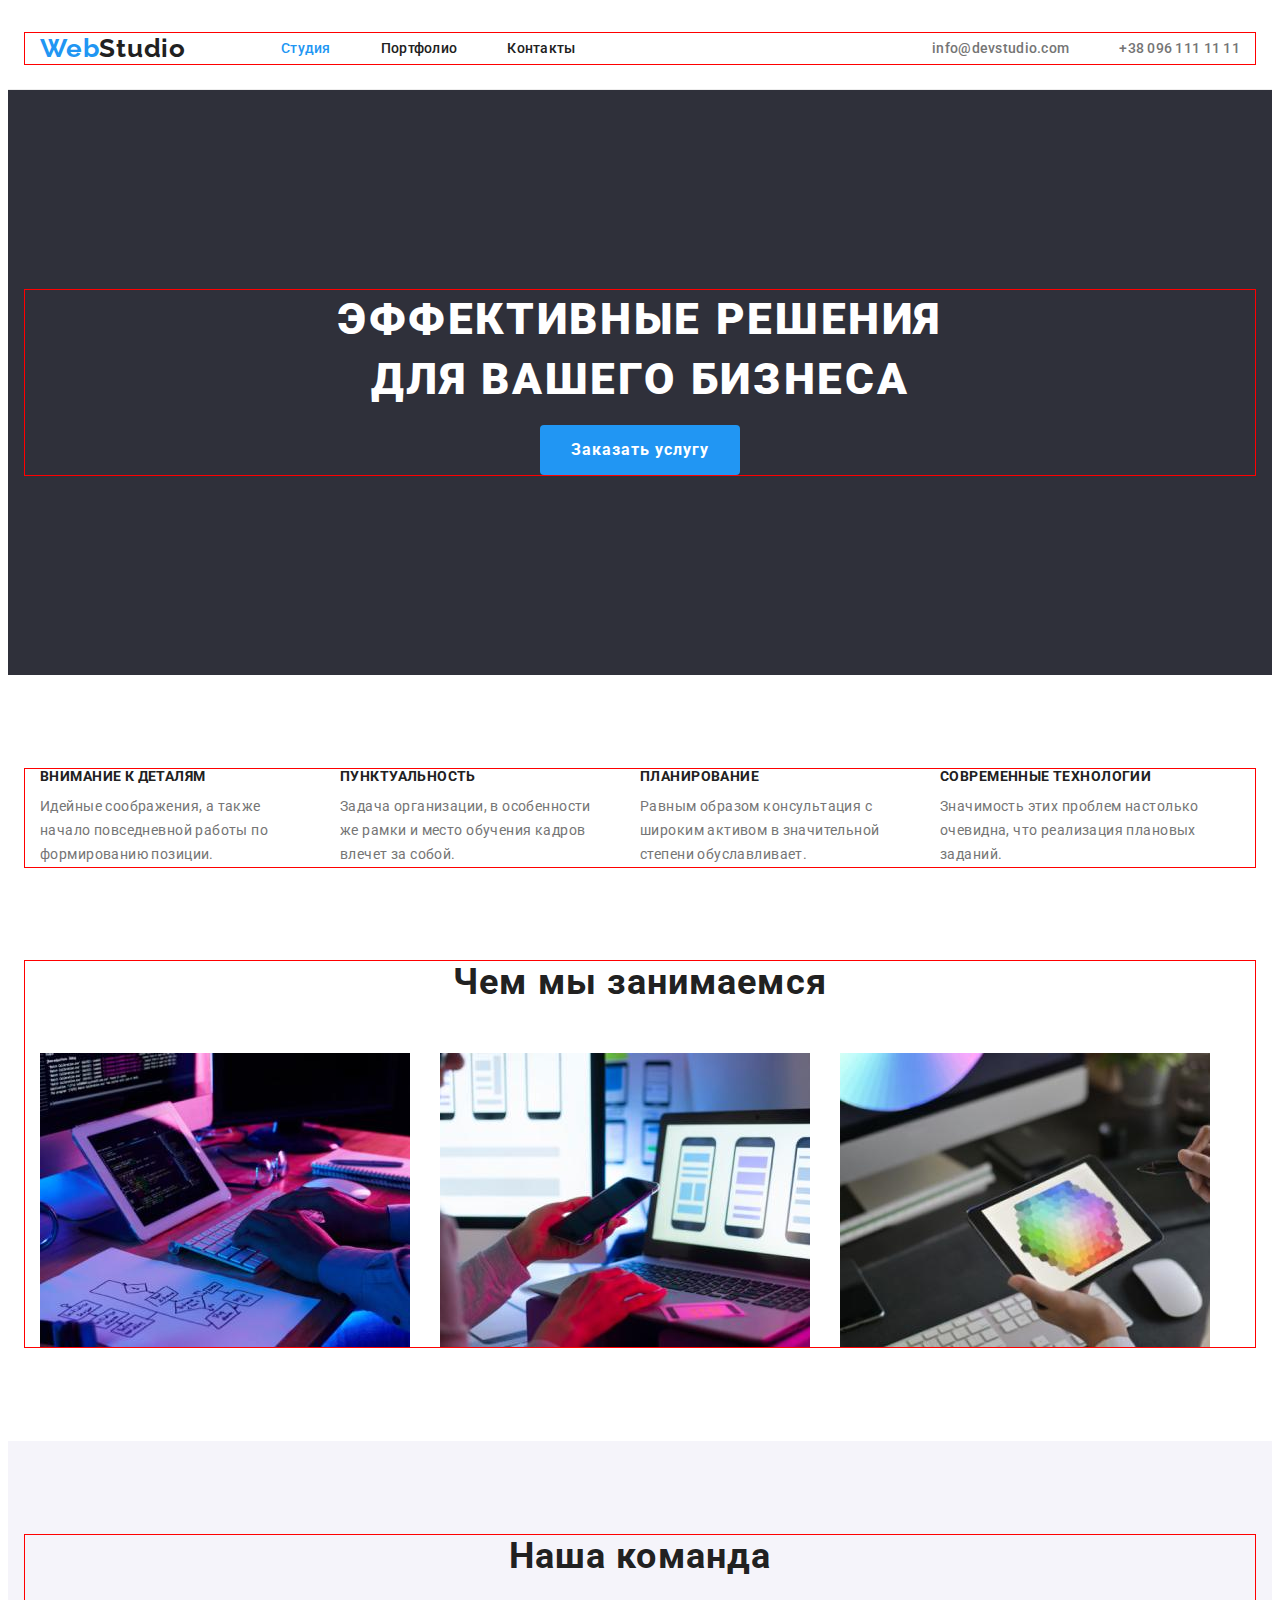
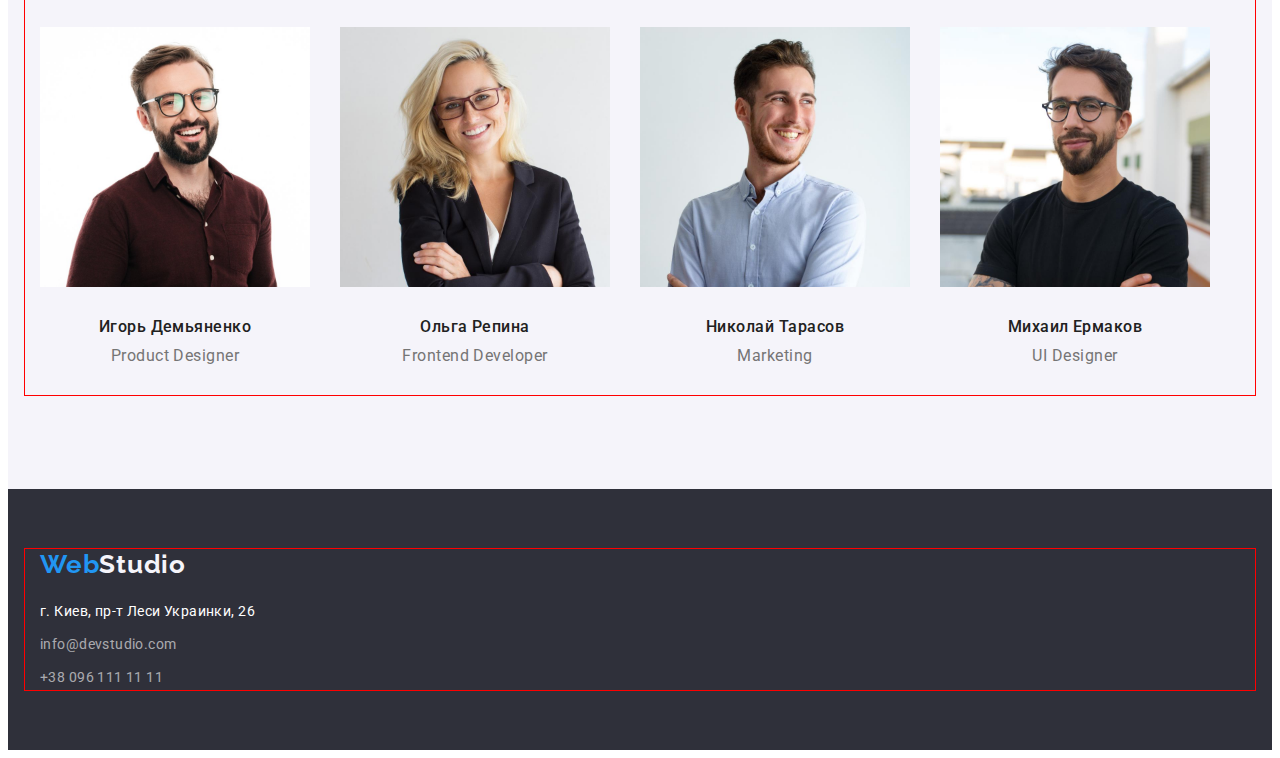
==== index.html @ 309de919 "clone" ====
<!DOCTYPE html>
<html lang="en">
  <head>
    <meta charset="UTF-8" />
    <meta http-equiv="X-UA-Compatible" content="IE=edge" />
    <meta name="viewport" content="width=device-width, initial-scale=1.0" />
    <title>WebStudio</title>
    <link rel="preconnect" href="https://fonts.googleapis.com" />
    <link rel="preconnect" href="https://fonts.gstatic.com" crossorigin />
    <link
      href="https://fonts.googleapis.com/css2?family=Raleway:wght@700&family=Roboto:wght@400;500;700;900&display=swap"
      rel="stylesheet"
    />
    <link
      rel="stylesheet"
      href="https://cdnjs.cloudflare.com/ajax/libs/modern-normalize/1.1.0/modern-normalize.min.css"
      integrity="sha512-wpPYUAdjBVSE4KJnH1VR1HeZfpl1ub8YT/NKx4PuQ5NmX2tKuGu6U/JRp5y+Y8XG2tV+wKQpNHVUX03MfMFn9Q=="
      crossorigin="anonymous"
      referrerpolicy="no-referrer"
    />
    <link rel="stylesheet" href="./css/styles.css" />
  </head>
  <body>
    <header class="header">
      <div class="container">
        <a href="./index.html" class="header-logo"
          >Web<span class="header-logo2">Studio</span>
        </a>
        <nav class="header-navigation">
          <ul class="header-list list">
            <li class="nav-li">
              <a href="./index.html" class="header-item active-link">Студия</a>
            </li>
            <li class="nav-li">
              <a href="./portfolio.html" class="header-item">Портфолио</a>
            </li>
            <li class="nav-li"><a href="" class="header-item">Контакты</a></li>
          </ul>
        </nav>
        <ul class="header-contacts list">
          <li class="nav-li">
            <a href="mailto:info@devstudio.com" class="contacts-item"
              >info@devstudio.com
            </a>
          </li>
          <li class="nav-li">
            <a href="tel:+380961111111" class="contacts-item"
              >+38 096 111 11 11
            </a>
          </li>
        </ul>
      </div>
    </header>
    <main>
      <!--Главная секция с кнопкой-->
      <section class="hero">
        <div class="container">
          <h1 class="hero-title-text">
            Эффективные решения для вашего бизнеса
          </h1>
          <button type="button" class="hero-btn btn">Заказать услугу</button>
        </div>
      </section>
      <!--Наши приемущества-->
      <section class="positive">
        <div class="container">
          <ul class="positive-list list">
            <li class="positive-item">
              <h3 class="positive-title">Внимание к деталям</h3>
              <p class="positive-text">
                Идейные соображения, а также начало повседневной работы по
                формированию позиции.
              </p>
            </li>
            <li class="positive-item">
              <h3 class="positive-title">Пунктуальность</h3>
              <p class="positive-text">
                Задача организации, в особенности же рамки и место обучения
                кадров влечет за собой.
              </p>
            </li>
            <li class="positive-item">
              <h3 class="positive-title">Планирование</h3>
              <p class="positive-text">
                Равным образом консультация с широким активом в значительной
                степени обуславливает.
              </p>
            </li>
            <li class="positive-item">
              <h3 class="positive-title">Современные технологии</h3>
              <p class="positive-text">
                Значимость этих проблем настолько очевидна, что реализация
                плановых заданий.
              </p>
            </li>
          </ul>
        </div>
      </section>
      <!--Чем мы занимаемся-->
      <section class="work">
        <div class="container">
          <h2 class="work-title">Чем мы занимаемся</h2>
          <ul class="work-list list">
            <li class="work-item">
              <img
                src="./image/index/img1.jpg"
                alt="пишем код"
                width="370"
                height="294"
              />
            </li>
            <li class="work-item">
              <img
                src="./image/index/img2.jpg"
                alt="создаем интерфейс"
                width="370"
                height="294"
              />
            </li>
            <li class="work-item">
              <img
                src="./image/index/img3.jpg"
                alt="подбираем цвета"
                width="370"
                height="294"
              />
            </li>
          </ul>
        </div>
      </section>
      <!--Наша команда-->
      <section class="staff">
        <div class="container">
          <h2 class="staff-title">Наша команда</h2>
          <ul class="staff-list list">
            <li class="staff-item">
              <img
                src="./image/index/p1.jpg"
                alt="Игорь Демьяненко"
                width="270"
                height="260"
              />
              <div class="staff-title-top">
                <h3 class="staff-item-title">Игорь Демьяненко</h3>

                <p class="staff-item-text">Product Designer</p>
              </div>
            </li>
            <li class="staff-item">
              <img
                src="./image/index/p2.jpg"
                alt="Ольга Репина"
                width="270"
                height="260"
              />
              <div class="staff-title-top">
                <h3 class="staff-item-title">Ольга Репина</h3>

                <p class="staff-item-text">Frontend Developer</p>
              </div>
            </li>
            <li class="staff-item">
              <img
                src="./image/index/p3.jpg"
                alt="Николай Тарасов"
                width="270"
                height="260"
              />
              <div class="staff-title-top">
                <h3 class="staff-item-title">Николай Тарасов</h3>

                <p class="staff-item-text">Marketing</p>
              </div>
            </li>
            <li class="staff-item">
              <img
                src="./image/index/p4.jpg"
                alt="Михаил Ермаков"
                width="270"
                height="260"
              />
              <div class="staff-title-top">
                <h3 class="staff-item-title">Михаил Ермаков</h3>

                <p class="staff-item-text">UI Designer</p>
              </div>
            </li>
          </ul>
        </div>
      </section>
    </main>
    <footer class="footer">
      <div class="container">
        <a href="" class="footer-logo"
          >Web<span class="footer-logo2">Studio</span></a
        >
        <address>
          <ul class="footer-list list">
            <li class="footer-li">
              <a
                href="https://goo.gl/maps/4nCda8HMci8gK6ii9"
                target="_blank"
                rel="noreferrer noopener nofollow"
                class="footer-item-white"
                >г. Киев, пр-т Леси Украинки, 26</a
              >
            </li>
            <li class="footer-li">
              <a href="mailto:info@devstudio.com" class="footer-item"
                >info@devstudio.com</a
              >
            </li>
            <li class="footer-li">
              <a href="tel:+380961111111" class="footer-item"
                >+38 096 111 11 11</a
              >
            </li>
          </ul>
        </address>
      </div>
    </footer>
  </body>
</html>
---- css/styles.css ----
/* 
 черный _ основной цвет текста: #212121; 
--main-text-color 
 серый _ неактивные контакты, абзац: #757575; 
--second-text-color 
 белый _ background страницы : #FFFFFF; 
--bg-white-color 
 графит _ background героя и футер background: #2F303A; 
--bg-hero-color 
 серый _ неактивная кнопка: #F5F4FA; 
--inactive_btn_color 
синий _ лого и активных кнопок: #2196F3;
--active-color */

:root {
  --main-text-color: #212121;
  --second-text-color: #757575;
  --bg-white-color: #ffffff;
  --bg-hero-color: #2f303a;
  --inactive_btn_color: #f5f4fa;
  --active-color: #2196f3;
}
body {
  background-color: var(--bg-white-color);
  color: var(--main-text-color);
  font-family: Roboto, sans-serif;
  font-size: 14px;
  line-height: 1.17;
  letter-spacing: 0.03em;
}
li {
  list-style-type: none;
}
a {
  text-decoration: none;
}
address {
  font-style: normal;
}
.btn {
  cursor: pointer;
}
p,
h1,
h2,
h3,
h4,
h5,
h6 {
  margin: 0;
}
ul,
ol {
  padding-left: 0;
  margin: 0;
}
img {
  display: block;
}
.container {
  width: 1200px;
  padding-left: 15px;
  padding-right: 15px;
  margin: 0 auto;
  outline: 1px solid red;
}
.visually-hidden {
  position: absolute;
  white-space: nowrap;
  width: 1px;
  height: 1px;
  overflow: hidden;
  border: 0;
  padding: 0;
  clip: rect(0 0 0 0);
  clip-path: inset(50%);
  margin: -1px;
}
/*==========================++++++HEADER++++++==========================*/
.header {
  border-bottom-style: solid;
  border-bottom-width: 1px;
  border-color: #ececec;
  padding-top: 25px;
  padding-bottom: 25px;
}
.header .container {
  display: flex;
  align-items: center;
}
.header-logo {
  font-family: "Raleway";
  font-style: normal;
  font-weight: 700;
  font-size: 26px;
  line-height: 1.2;
  letter-spacing: 0.03em;
  color: var(--active-color);
  margin-right: 95px;
}
.header-logo2 {
  font-family: "Raleway";
  font-style: normal;
  font-weight: 700;
  font-size: 26px;
  line-height: 1.2;
  letter-spacing: 0.03em;
  color: var(--main-text-color);
}
.header-list {
  display: flex;
}
.header-item {
  font-weight: 500;
  font-size: 14px;
  line-height: 16px;
  letter-spacing: 0.02em;
  color: var(--main-text-color);
}
.nav-li:not(:last-child) {
  margin-right: 50px;
}
.header-contacts {
  display: flex;
  margin-left: auto;
}
.contacts-item {
  font-weight: 500;
  font-size: 14px;
  line-height: 16px;
  letter-spacing: 0.02em;
  color: var(--second-text-color);
}
.header-item:hover,
.header-item:focus,
.contacts-item:hover,
.contacts-item:focus {
  font-weight: 500;
  font-size: 14px;
  line-height: 16px;
  letter-spacing: 0.02em;
  color: var(--active-color);
}
/*==========================++++++HERO++++++==========================*/
.hero {
  background: var(--bg-hero-color);
  padding-top: 200px;
  padding-bottom: 200px;
}
.hero-title-text {
  width: 700px;
  font-weight: 900;
  font-size: 44px;
  line-height: 1.36;
  letter-spacing: 0.06em;
  text-transform: uppercase;
  color: var(--bg-white-color);
  text-align: center;
  margin-left: auto;
  margin-right: auto;
}
.hero-btn {
  color: var(--bg-white-color);
  font-family: inherit;
  font-weight: 700;
  font-size: 16px;
  line-height: 1.88;
  letter-spacing: 0.06em;
  background: var(--active-color);
  width: 200px;
  height: 50px;
  border-radius: 4px;
  border: 0px;
  display: block;
  margin-top: 15px;
  margin-left: auto;
  margin-right: auto;
}

/*==========================++++++POSITIVE++++++==========================*/
.positive {
  padding-top: 94px;
}
.positive-list {
  display: flex;
}
.positive-item {
  width: 270px;
}
.positive-item:not(:last-child) {
  margin-right: 30px;
}
.positive-title {
  font-weight: 700;
  font-size: 14px;
  line-height: 1.14;
  letter-spacing: 0.03em;
  text-transform: uppercase;
}
.positive-text {
  font-size: 14px;
  line-height: 1.71;
  letter-spacing: 0.03em;
  color: var(--second-text-color);
  margin-top: 10px;
}

/*==========================++++++WORK++++++==========================*/
.work {
  padding-top: 94px;
  padding-bottom: 94px;
}
.work-title {
  margin-bottom: 50px;
  font-weight: 700;
  font-size: 36px;
  line-height: 1.17;
  letter-spacing: 0.03em;
  text-align: center;
}
.work-list {
  display: flex;
}
.work-item {
  width: 370px;
}
.work-item:not(:last-child) {
  margin-right: 30px;
}
/*==========================++++++STAFF++++++==========================*/
.staff {
  padding-top: 94px;
  padding-bottom: 94px;
  background-color: #f5f4fa;
}
.staff-title {
  font-weight: 700;
  font-size: 36px;
  line-height: 1.17;
  letter-spacing: 0.03em;
  text-align: center;
  margin-bottom: 50px;
}
.staff-list {
  display: flex;
}
.staff-title-top {
  padding-top: 30px;
  padding-bottom: 30px;
}
.staff-item-title {
  font-weight: 500;
  font-size: 16px;
  line-height: 1.19;
  letter-spacing: 0.03em;
  text-align: center;
}
.staff-item-text {
  font-size: 16px;
  line-height: 1.19;
  letter-spacing: 0.03em;
  color: var(--second-text-color);
  text-align: center;
  margin-top: 10px;
}
.staff-item:not(:last-child) {
  margin-right: 30px;
}
/*==========================++++++FOOTER++++++==========================*/
.footer {
  background-color: var(--bg-hero-color);
  padding-top: 60px;
  padding-bottom: 60px;
}
.footer-logo {
  font-family: "Raleway";
  font-weight: 700;
  font-size: 26px;
  line-height: 1.2;
  letter-spacing: 0.03em;
  color: var(--active-color);
  display: block;
  margin-bottom: 20px;
}
.footer-logo2 {
  font-family: "Raleway";
  font-weight: 700;
  font-size: 26px;
  line-height: 1.2;
  letter-spacing: 0.03em;
  color: var(--inactive_btn_color);
}
.footer-item-white {
  font-size: 14px;
  line-height: 1.71;
  letter-spacing: 0.03em;
  color: var(--bg-white-color);
}
.footer-li:not(:last-child) {
  margin-bottom: 9px;
}
.footer-item {
  font-size: 14px;
  line-height: 1.71;
  letter-spacing: 0.03em;
  color: rgba(255, 255, 255, 0.6);
}
.footer-item-white:hover,
.footer-item:hover,
.footer-item-white:focus,
.footer-item:focus {
  font-size: 14px;
  line-height: 1.71;
  letter-spacing: 0.03em;
  color: var(--active-color);
}

/*==========================++++++PORTFOLIO++++++==========================*/
.portfolio {
  padding-top: 94px;
  padding-bottom: 94px;
}
.portfolio-btn-list {
  display: flex;
  justify-content: center;
  margin-bottom: 50px;
}
.portfolio-btn {
  color: var(--main-text-color);
  font-family: inherit;
  font-style: normal;
  font-weight: 500;
  font-size: 16px;
  line-height: 1.5;
  letter-spacing: 0.06em;
  background: var(--inactive_btn_color);
  border: 0;
  height: 38px;
  border-radius: 4px;
}
.btn-li:not(:last-child) {
  margin-right: 8px;
}
.portfolio-btn:hover {
  background-color: var(--active-color);
  color: var(--bg-white-color);
}
.portfolio-projects-list {
  display: flex;
  flex-wrap: wrap;
  margin-top: -30px;
  margin-left: -30px;
}
.portfolio-item {
  width: calc(100% / 3 - 30px);
  margin-left: 30px;
  margin-top: 30px;
  /* margin-top: 30px; */
}
.portfolio-top {
  border-style: solid;
  border-width: 1px;
  border-color: #ececec;
  border-top: 0;
  padding-left: 24px;
  padding-right: 24px;
  padding-top: 20px;
  padding-bottom: 20px;
}
.portfolio-title {
  font-weight: 700;
  font-size: 18px;
  line-height: 2;
  letter-spacing: 0.06em;
  color: var(--main-text-color);
  margin-bottom: 4px;
}
.portfolio-text {
  font-size: 16px;
  line-height: 1.88;
  letter-spacing: 0.03em;
  color: var(--second-text-color);
}
.active-link {
  color: var(--active-color);
}
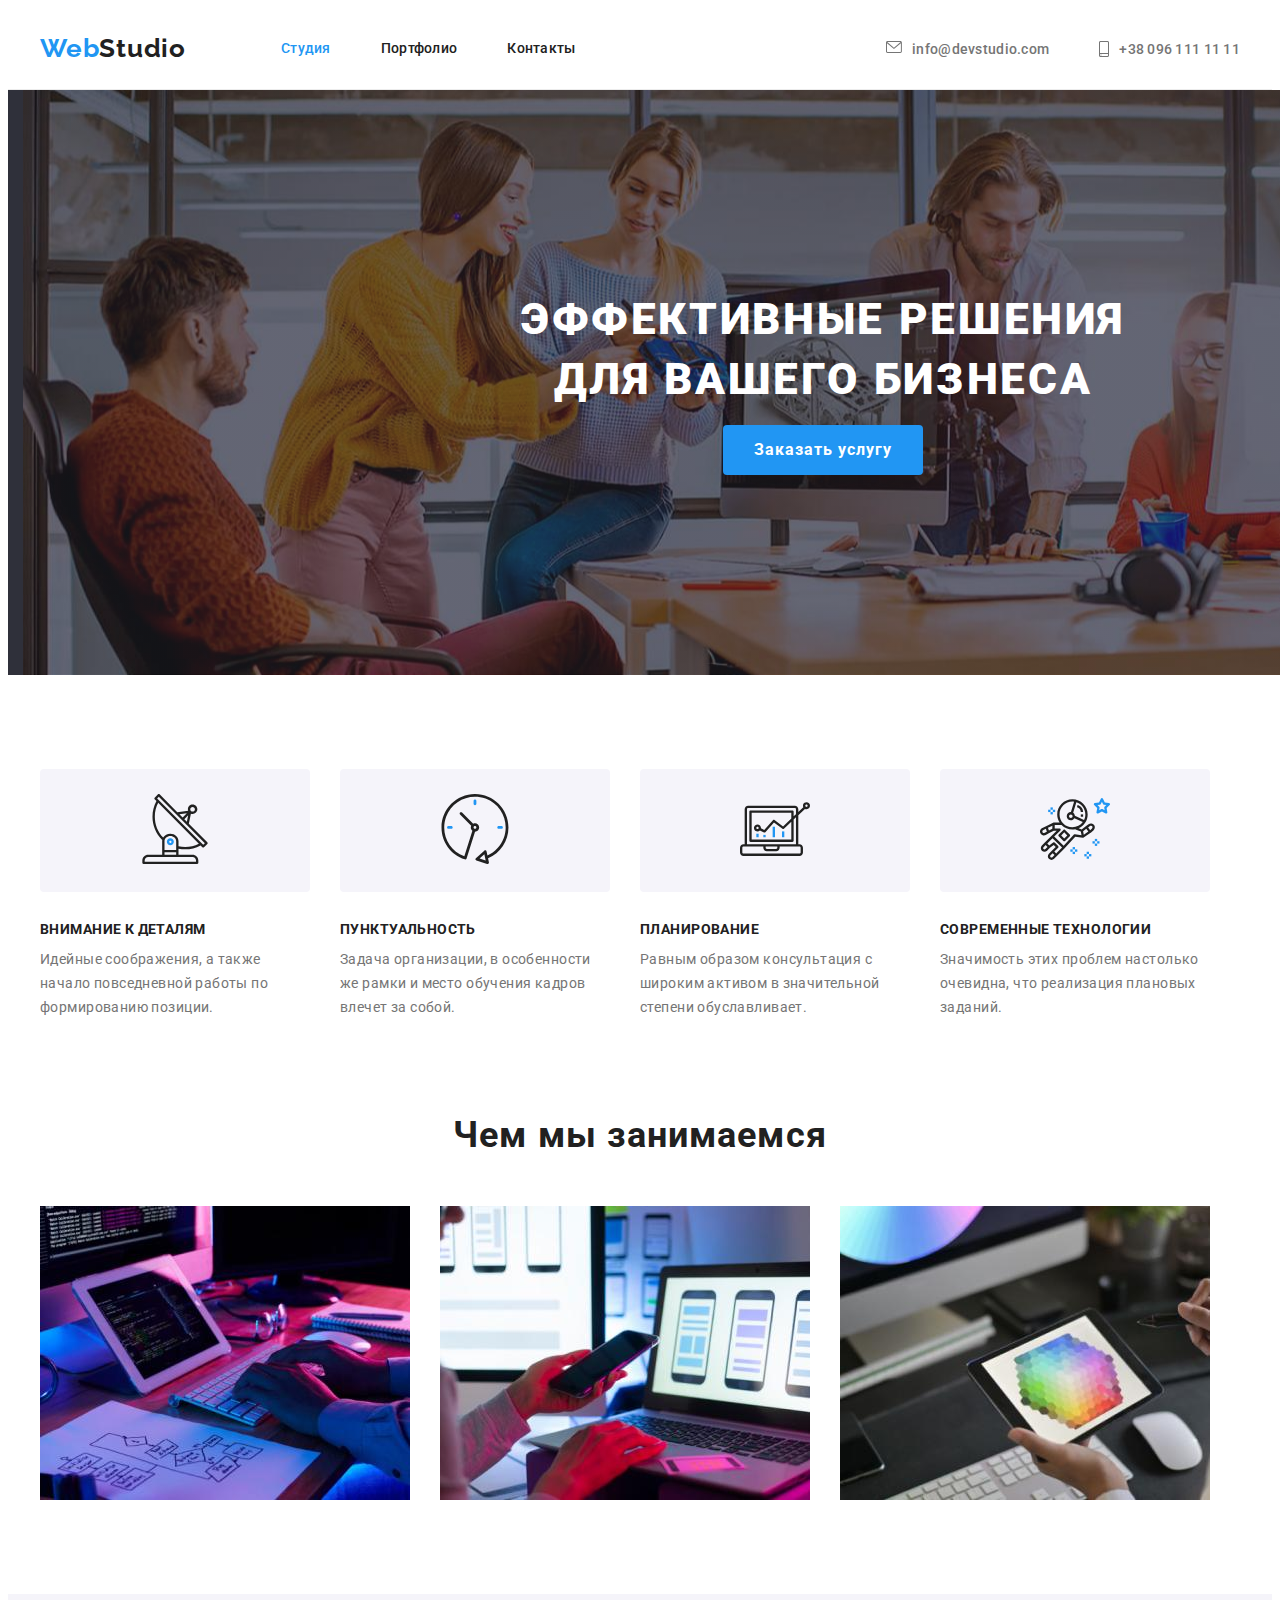
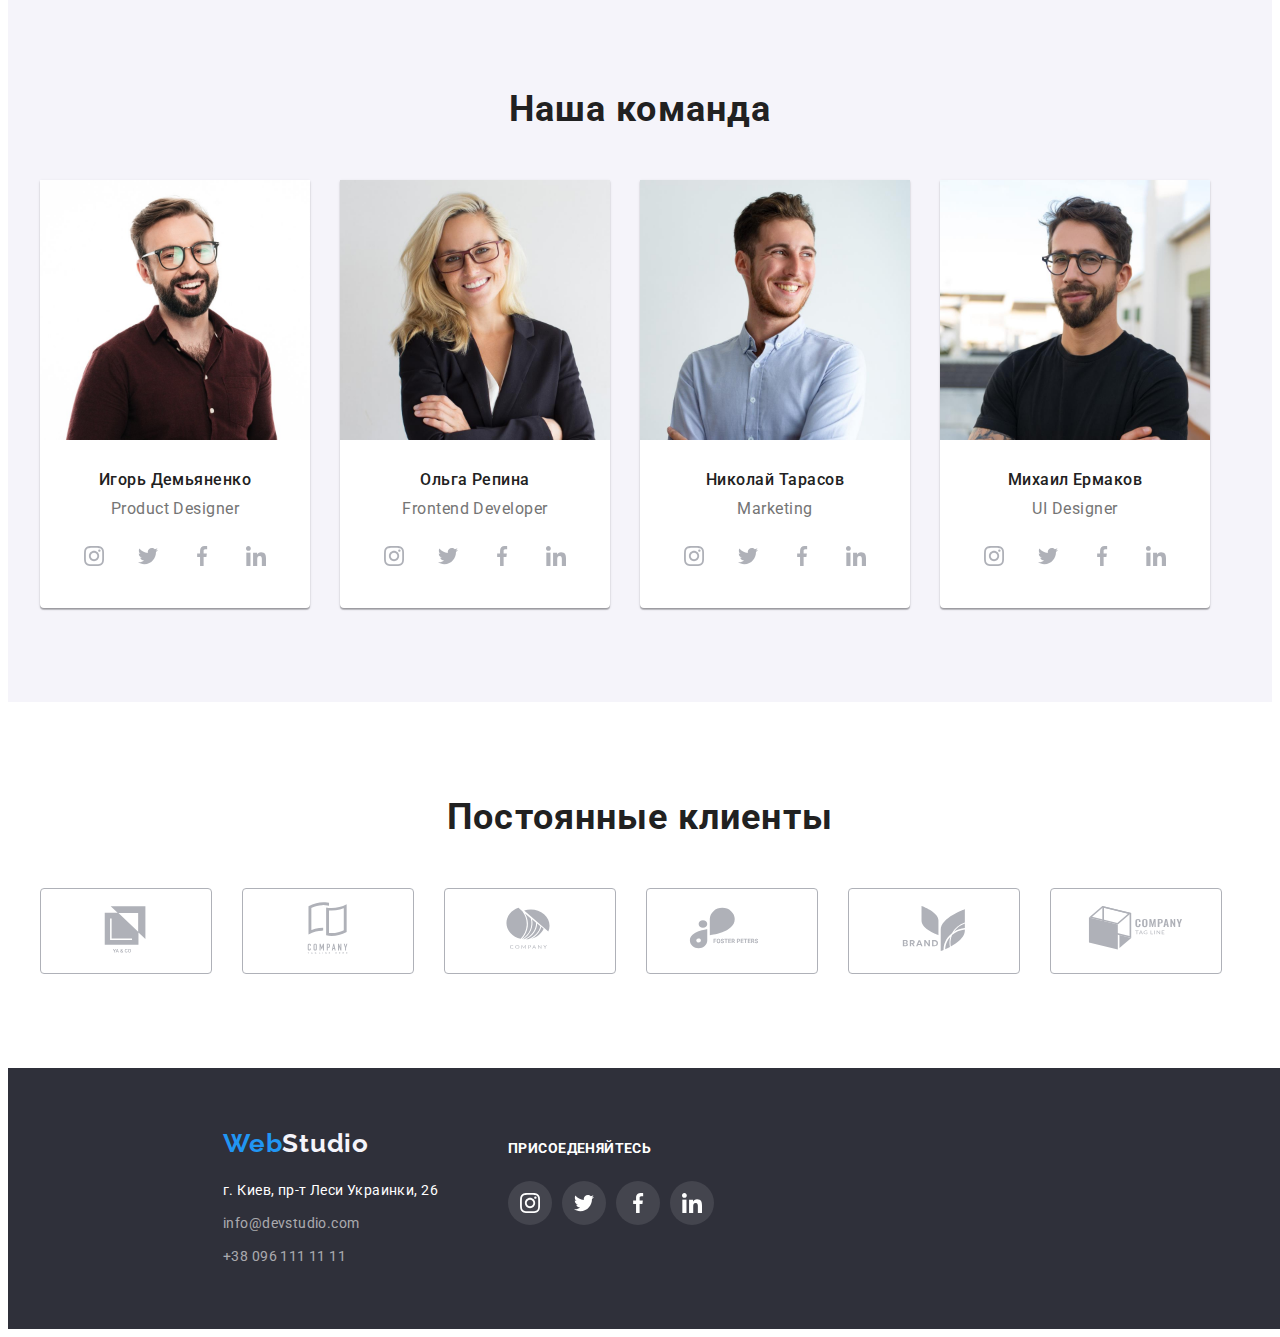
==== commit d895bbb7: "add bg" ====
--- a/index.html
+++ b/index.html
@@ -39,13 +39,21 @@
         </nav>
         <ul class="header-contacts list">
           <li class="nav-li">
-            <a href="mailto:info@devstudio.com" class="contacts-item"
-              >info@devstudio.com
+            <a href="mailto:info@devstudio.com" class="contacts-item">
+              <svg class="header-icon" width="16" height="12">
+                <use
+                  href="./image/index/symbol-defs.svg#icon-header-mail"
+                ></use>
+              </svg>
+              info@devstudio.com
             </a>
           </li>
           <li class="nav-li">
-            <a href="tel:+380961111111" class="contacts-item"
-              >+38 096 111 11 11
+            <a href="tel:+380961111111" class="contacts-item">
+              <svg class="header-icon" width="10" height="16">
+                <use href="./image/index/symbol-defs.svg#icon-header-tel"></use>
+              </svg>
+              +38 096 111 11 11
             </a>
           </li>
         </ul>
@@ -66,6 +74,13 @@
         <div class="container">
           <ul class="positive-list list">
             <li class="positive-item">
+              <div class="positive-icon-div">
+                <svg class="positive-icon" width="70" height="70">
+                  <use
+                    href="./image/index/symbol-defs.svg#icon-positive1"
+                  ></use>
+                </svg>
+              </div>
               <h3 class="positive-title">Внимание к деталям</h3>
               <p class="positive-text">
                 Идейные соображения, а также начало повседневной работы по
@@ -73,6 +88,13 @@
               </p>
             </li>
             <li class="positive-item">
+              <div class="positive-icon-div">
+                <svg class="positive-icon" width="70" height="70">
+                  <use
+                    href="./image/index/symbol-defs.svg#icon-positive2"
+                  ></use>
+                </svg>
+              </div>
               <h3 class="positive-title">Пунктуальность</h3>
               <p class="positive-text">
                 Задача организации, в особенности же рамки и место обучения
@@ -80,6 +102,13 @@
               </p>
             </li>
             <li class="positive-item">
+              <div class="positive-icon-div">
+                <svg class="positive-icon" width="70" height="70">
+                  <use
+                    href="./image/index/symbol-defs.svg#icon-positive3"
+                  ></use>
+                </svg>
+              </div>
               <h3 class="positive-title">Планирование</h3>
               <p class="positive-text">
                 Равным образом консультация с широким активом в значительной
@@ -87,6 +116,13 @@
               </p>
             </li>
             <li class="positive-item">
+              <div class="positive-icon-div">
+                <svg class="positive-icon" width="70" height="70">
+                  <use
+                    href="./image/index/symbol-defs.svg#icon-positive4"
+                  ></use>
+                </svg>
+              </div>
               <h3 class="positive-title">Современные технологии</h3>
               <p class="positive-text">
                 Значимость этих проблем настолько очевидна, что реализация
@@ -142,8 +178,41 @@
               />
               <div class="staff-title-top">
                 <h3 class="staff-item-title">Игорь Демьяненко</h3>
-
                 <p class="staff-item-text">Product Designer</p>
+                <ul class="staff-soc-list">
+                  <li class="staff-soc-item">
+                    <a href="" class="staff-soc-link"
+                      ><svg class="staff-soc-icon" width="20" height="20">
+                        <use
+                          href="./image/index/symbol-defs.svg#icon-instagram"
+                        ></use></svg
+                    ></a>
+                  </li>
+                  <li class="staff-soc-item">
+                    <a href="" class="staff-soc-link"
+                      ><svg class="staff-soc-icon" width="20" height="20">
+                        <use
+                          href="./image/index/symbol-defs.svg#icon-twitter"
+                        ></use></svg
+                    ></a>
+                  </li>
+                  <li class="staff-soc-item">
+                    <a href="" class="staff-soc-link"
+                      ><svg class="staff-soc-icon" width="20" height="20">
+                        <use
+                          href="./image/index/symbol-defs.svg#icon-facebook"
+                        ></use></svg
+                    ></a>
+                  </li>
+                  <li class="staff-soc-item">
+                    <a href="" class="staff-soc-link"
+                      ><svg class="staff-soc-icon" width="20" height="20">
+                        <use
+                          href="./image/index/symbol-defs.svg#icon-linkedin"
+                        ></use></svg
+                    ></a>
+                  </li>
+                </ul>
               </div>
             </li>
             <li class="staff-item">
@@ -155,8 +224,41 @@
               />
               <div class="staff-title-top">
                 <h3 class="staff-item-title">Ольга Репина</h3>
-
                 <p class="staff-item-text">Frontend Developer</p>
+                <ul class="staff-soc-list">
+                  <li class="staff-soc-item">
+                    <a href="" class="staff-soc-link"
+                      ><svg class="staff-soc-icon" width="20" height="20">
+                        <use
+                          href="./image/index/symbol-defs.svg#icon-instagram"
+                        ></use></svg
+                    ></a>
+                  </li>
+                  <li class="staff-soc-item">
+                    <a href="" class="staff-soc-link"
+                      ><svg class="staff-soc-icon" width="20" height="20">
+                        <use
+                          href="./image/index/symbol-defs.svg#icon-twitter"
+                        ></use></svg
+                    ></a>
+                  </li>
+                  <li class="staff-soc-item">
+                    <a href="" class="staff-soc-link"
+                      ><svg class="staff-soc-icon" width="20" height="20">
+                        <use
+                          href="./image/index/symbol-defs.svg#icon-facebook"
+                        ></use></svg
+                    ></a>
+                  </li>
+                  <li class="staff-soc-item">
+                    <a href="" class="staff-soc-link"
+                      ><svg class="staff-soc-icon" width="20" height="20">
+                        <use
+                          href="./image/index/symbol-defs.svg#icon-linkedin"
+                        ></use></svg
+                    ></a>
+                  </li>
+                </ul>
               </div>
             </li>
             <li class="staff-item">
@@ -168,8 +270,41 @@
               />
               <div class="staff-title-top">
                 <h3 class="staff-item-title">Николай Тарасов</h3>
-
                 <p class="staff-item-text">Marketing</p>
+                <ul class="staff-soc-list">
+                  <li class="staff-soc-item">
+                    <a href="" class="staff-soc-link"
+                      ><svg class="staff-soc-icon" width="20" height="20">
+                        <use
+                          href="./image/index/symbol-defs.svg#icon-instagram"
+                        ></use></svg
+                    ></a>
+                  </li>
+                  <li class="staff-soc-item">
+                    <a href="" class="staff-soc-link"
+                      ><svg class="staff-soc-icon" width="20" height="20">
+                        <use
+                          href="./image/index/symbol-defs.svg#icon-twitter"
+                        ></use></svg
+                    ></a>
+                  </li>
+                  <li class="staff-soc-item">
+                    <a href="" class="staff-soc-link"
+                      ><svg class="staff-soc-icon" width="20" height="20">
+                        <use
+                          href="./image/index/symbol-defs.svg#icon-facebook"
+                        ></use></svg
+                    ></a>
+                  </li>
+                  <li class="staff-soc-item">
+                    <a href="" class="staff-soc-link"
+                      ><svg class="staff-soc-icon" width="20" height="20">
+                        <use
+                          href="./image/index/symbol-defs.svg#icon-linkedin"
+                        ></use></svg
+                    ></a>
+                  </li>
+                </ul>
               </div>
             </li>
             <li class="staff-item">
@@ -181,42 +316,155 @@
               />
               <div class="staff-title-top">
                 <h3 class="staff-item-title">Михаил Ермаков</h3>
-
                 <p class="staff-item-text">UI Designer</p>
-              </div>
+                <ul class="staff-soc-list">
+                  <li class="staff-soc-item">
+                    <a href="" class="staff-soc-link"
+                      ><svg class="staff-soc-icon" width="20" height="20">
+                        <use
+                          href="./image/index/symbol-defs.svg#icon-instagram"
+                        ></use></svg
+                    ></a>
+                  </li>
+                  <li class="staff-soc-item">
+                    <a href="" class="staff-soc-link"
+                      ><svg class="staff-soc-icon" width="20" height="20">
+                        <use
+                          href="./image/index/symbol-defs.svg#icon-twitter"
+                        ></use></svg
+                    ></a>
+                  </li>
+                  <li class="staff-soc-item">
+                    <a href="" class="staff-soc-link"
+                      ><svg class="staff-soc-icon" width="20" height="20">
+                        <use
+                          href="./image/index/symbol-defs.svg#icon-facebook"
+                        ></use></svg
+                    ></a>
+                  </li>
+                  <li class="staff-soc-item">
+                    <a href="" class="staff-soc-link"
+                      ><svg class="staff-soc-icon" width="20" height="20">
+                        <use
+                          href="./image/index/symbol-defs.svg#icon-linkedin"
+                        ></use></svg
+                    ></a>
+                  </li>
+                </ul>
+              </div>
+            </li>
+          </ul>
+        </div>
+      </section>
+      <!--Постоянные-->
+      <section class="regular">
+        <div class="container">
+          <h2 class="regular-title">Постоянные клиенты</h2>
+          <ul class="regular-list">
+            <li class="regular-list-item">
+              <svg class="regular-icon" width="106" height="60">
+                <use href="./image/index/symbol-defs.svg#icon-reg1"></use>
+              </svg>
+            </li>
+            <li class="regular-list-item">
+              <svg class="regular-icon" width="106" height="60">
+                <use href="./image/index/symbol-defs.svg#icon-reg2"></use>
+              </svg>
+            </li>
+            <li class="regular-list-item">
+              <svg class="regular-icon" width="106" height="60">
+                <use href="./image/index/symbol-defs.svg#icon-reg3"></use>
+              </svg>
+            </li>
+            <li class="regular-list-item">
+              <svg class="regular-icon" width="106" height="60">
+                <use href="./image/index/symbol-defs.svg#icon-reg4"></use>
+              </svg>
+            </li>
+            <li class="regular-list-item">
+              <svg class="regular-icon" width="106" height="60">
+                <use href="./image/index/symbol-defs.svg#icon-reg5"></use>
+              </svg>
+            </li>
+            <li class="regular-list-item">
+              <svg class="regular-icon" width="106" height="60">
+                <use href="./image/index/symbol-defs.svg#icon-reg6"></use>
+              </svg>
             </li>
           </ul>
         </div>
       </section>
     </main>
+
     <footer class="footer">
       <div class="container">
-        <a href="" class="footer-logo"
-          >Web<span class="footer-logo2">Studio</span></a
-        >
-        <address>
-          <ul class="footer-list list">
-            <li class="footer-li">
-              <a
-                href="https://goo.gl/maps/4nCda8HMci8gK6ii9"
-                target="_blank"
-                rel="noreferrer noopener nofollow"
-                class="footer-item-white"
-                >г. Киев, пр-т Леси Украинки, 26</a
-              >
-            </li>
-            <li class="footer-li">
-              <a href="mailto:info@devstudio.com" class="footer-item"
-                >info@devstudio.com</a
-              >
-            </li>
-            <li class="footer-li">
-              <a href="tel:+380961111111" class="footer-item"
-                >+38 096 111 11 11</a
-              >
-            </li>
-          </ul>
-        </address>
+        <ul class="footer-list-top">
+          <li>
+            <a href="" class="footer-logo"
+              >Web<span class="footer-logo2">Studio</span></a
+            >
+            <address>
+              <ul class="footer-list list">
+                <li class="footer-li">
+                  <a
+                    href="https://goo.gl/maps/4nCda8HMci8gK6ii9"
+                    target="_blank"
+                    rel="noreferrer noopener nofollow"
+                    class="footer-item-white"
+                    >г. Киев, пр-т Леси Украинки, 26</a
+                  >
+                </li>
+                <li class="footer-li">
+                  <a href="mailto:info@devstudio.com" class="footer-item"
+                    >info@devstudio.com</a
+                  >
+                </li>
+                <li class="footer-li">
+                  <a href="tel:+380961111111" class="footer-item"
+                    >+38 096 111 11 11</a
+                  >
+                </li>
+              </ul>
+            </address>
+          </li>
+          <li class="footer-big-li">
+            <h3 class="footer-title">Присоеденяйтесь</h3>
+            <ul class="footer-soc-list">
+              <li class="footer-soc-item">
+                <a href="" class="footer-soc-link"
+                  ><svg class="footer-soc-icon" width="20" height="20">
+                    <use
+                      href="./image/index/symbol-defs.svg#icon-instagram"
+                    ></use></svg
+                ></a>
+              </li>
+              <li class="footer-soc-item">
+                <a href="" class="footer-soc-link"
+                  ><svg class="footer-soc-icon" width="20" height="20">
+                    <use
+                      href="./image/index/symbol-defs.svg#icon-twitter"
+                    ></use></svg
+                ></a>
+              </li>
+              <li class="footer-soc-item">
+                <a href="" class="footer-soc-link"
+                  ><svg class="footer-soc-icon" width="20" height="20">
+                    <use
+                      href="./image/index/symbol-defs.svg#icon-facebook"
+                    ></use></svg
+                ></a>
+              </li>
+              <li class="footer-soc-item">
+                <a href="" class="footer-soc-link"
+                  ><svg class="footer-soc-icon" width="20" height="20">
+                    <use
+                      href="./image/index/symbol-defs.svg#icon-linkedin"
+                    ></use></svg
+                ></a>
+              </li>
+            </ul>
+          </li>
+        </ul>
       </div>
     </footer>
   </body>
--- a/css/styles.css
+++ b/css/styles.css
@@ -62,7 +62,7 @@
   padding-left: 15px;
   padding-right: 15px;
   margin: 0 auto;
-  outline: 1px solid red;
+  /* outline: 1px solid red; */
 }
 .visually-hidden {
   position: absolute;
@@ -121,8 +121,14 @@
   margin-right: 50px;
 }
 .header-contacts {
+  /* outline: 1px solid red; */
   display: flex;
   margin-left: auto;
+}
+.header-icon {
+  /* outline: 1px solid red; */
+  fill: currentColor;
+  margin-right: 10px;
 }
 .contacts-item {
   font-weight: 500;
@@ -130,6 +136,8 @@
   line-height: 16px;
   letter-spacing: 0.02em;
   color: var(--second-text-color);
+  vertical-align: middle;
+  display: flex;
 }
 .header-item:hover,
 .header-item:focus,
@@ -142,8 +150,17 @@
   color: var(--active-color);
 }
 /*==========================++++++HERO++++++==========================*/
-.hero {
+.hero .container {
+  width: 1600px;
+  max-width: 0 auto;
   background: var(--bg-hero-color);
+  background-image: linear-gradient(
+      rgba(47, 48, 58, 0.4),
+      rgba(47, 48, 58, 0.4)
+    ),
+    url(../image/index/hero-bg.jpg);
+  background-repeat: no-repeat;
+  background-position: center;
   padding-top: 200px;
   padding-bottom: 200px;
 }
@@ -180,9 +197,19 @@
 /*==========================++++++POSITIVE++++++==========================*/
 .positive {
   padding-top: 94px;
+  /* background-color: aqua; */
 }
 .positive-list {
   display: flex;
+}
+.positive-icon-div {
+  background-color: #f5f4fa;
+  border-radius: 4px;
+}
+.positive-icon {
+  margin-top: 25px;
+  margin-bottom: 25px;
+  margin-left: 100px;
 }
 .positive-item {
   width: 270px;
@@ -196,6 +223,7 @@
   line-height: 1.14;
   letter-spacing: 0.03em;
   text-transform: uppercase;
+  margin-top: 30px;
 }
 .positive-text {
   font-size: 14px;
@@ -244,6 +272,12 @@
 .staff-list {
   display: flex;
 }
+.staff-item {
+  background: #ffffff;
+  box-shadow: 0px 1px 3px rgba(0, 0, 0, 0.12), 0px 1px 1px rgba(0, 0, 0, 0.14),
+    0px 2px 1px rgba(0, 0, 0, 0.2);
+  border-radius: 0px 0px 4px 4px;
+}
 .staff-title-top {
   padding-top: 30px;
   padding-bottom: 30px;
@@ -262,15 +296,81 @@
   color: var(--second-text-color);
   text-align: center;
   margin-top: 10px;
+  margin-bottom: 16px;
+}
+.staff-soc-list {
+  display: flex;
+  justify-content: center;
+}
+.staff-soc-item + .staff-soc-item {
+  margin-left: 10px;
+}
+.staff-soc-link {
+  width: 44px;
+  height: 44px;
+  border-radius: 50%;
+  display: flex;
+  justify-content: center;
+  align-items: center;
+}
+.staff-soc-icon {
+  fill: #afb1b8;
+}
+.staff-soc-link:hover {
+  background-color: var(--active-color);
+}
+.staff-soc-link:hover .staff-soc-icon {
+  fill: #ffffff;
 }
 .staff-item:not(:last-child) {
   margin-right: 30px;
 }
+/*==========================++++++REGULAR++++++==========================*/
+.regular {
+  padding-top: 94px;
+  padding-bottom: 94px;
+}
+.regular-title {
+  margin-bottom: 50px;
+  font-weight: 700;
+  font-size: 36px;
+  line-height: 1.17;
+  letter-spacing: 0.03em;
+  text-align: center;
+}
+.regular-list {
+  display: flex;
+}
+.regular-list-item {
+  /* outline: 1px solid red;
+  background: aqua; */
+  width: 170px;
+  border-style: solid;
+  border-width: 1px;
+  border-color: #afb1b8;
+  border-radius: 4px;
+}
+.regular-icon {
+  margin: 10px 32px 10px 32px;
+  fill: #afb1b8;
+}
+.regular-list-item:hover {
+  border-color: var(--active-color);
+}
+.regular-list-item:hover .regular-icon {
+  fill: var(--active-color);
+}
+.regular-list-item:not(:last-child) {
+  margin-right: 30px;
+}
+
 /*==========================++++++FOOTER++++++==========================*/
-.footer {
+.footer .container {
+  width: 1600px;
   background-color: var(--bg-hero-color);
   padding-top: 60px;
   padding-bottom: 60px;
+  padding-left: 215px;
 }
 .footer-logo {
   font-family: "Raleway";
@@ -314,7 +414,46 @@
   letter-spacing: 0.03em;
   color: var(--active-color);
 }
-
+.footer-list-top {
+  display: flex;
+}
+.footer-title {
+  font-size: 14px;
+  line-height: 1.71;
+  letter-spacing: 0.03em;
+  color: var(--bg-white-color);
+  text-transform: uppercase;
+  margin-bottom: 20px;
+  margin-top: 9px;
+}
+.footer-big-li {
+  margin-left: 70px;
+}
+.footer-soc-list {
+  display: flex;
+  justify-content: center;
+}
+.footer-soc-item + .footer-soc-item {
+  margin-left: 10px;
+}
+.footer-soc-link {
+  background-color: rgba(255, 255, 255, 0.1);
+  width: 44px;
+  height: 44px;
+  border-radius: 50%;
+  display: flex;
+  justify-content: center;
+  align-items: center;
+}
+.footer-soc-icon {
+  fill: #ffffff;
+}
+.footer-soc-link:hover {
+  background-color: var(--active-color);
+}
+.footer-soc-link:hover .footer-soc-icon {
+  fill: #ffffff;
+}
 /*==========================++++++PORTFOLIO++++++==========================*/
 .portfolio {
   padding-top: 94px;
@@ -337,6 +476,8 @@
   border: 0;
   height: 38px;
   border-radius: 4px;
+  padding-left: 22px;
+  padding-right: 22px;
 }
 .btn-li:not(:last-child) {
   margin-right: 8px;
@@ -344,6 +485,8 @@
 .portfolio-btn:hover {
   background-color: var(--active-color);
   color: var(--bg-white-color);
+  box-shadow: 0px 3px 1px rgba(0, 0, 0, 0.1), 0px 1px 2px rgba(0, 0, 0, 0.08),
+    0px 2px 2px rgba(0, 0, 0, 0.12);
 }
 .portfolio-projects-list {
   display: flex;
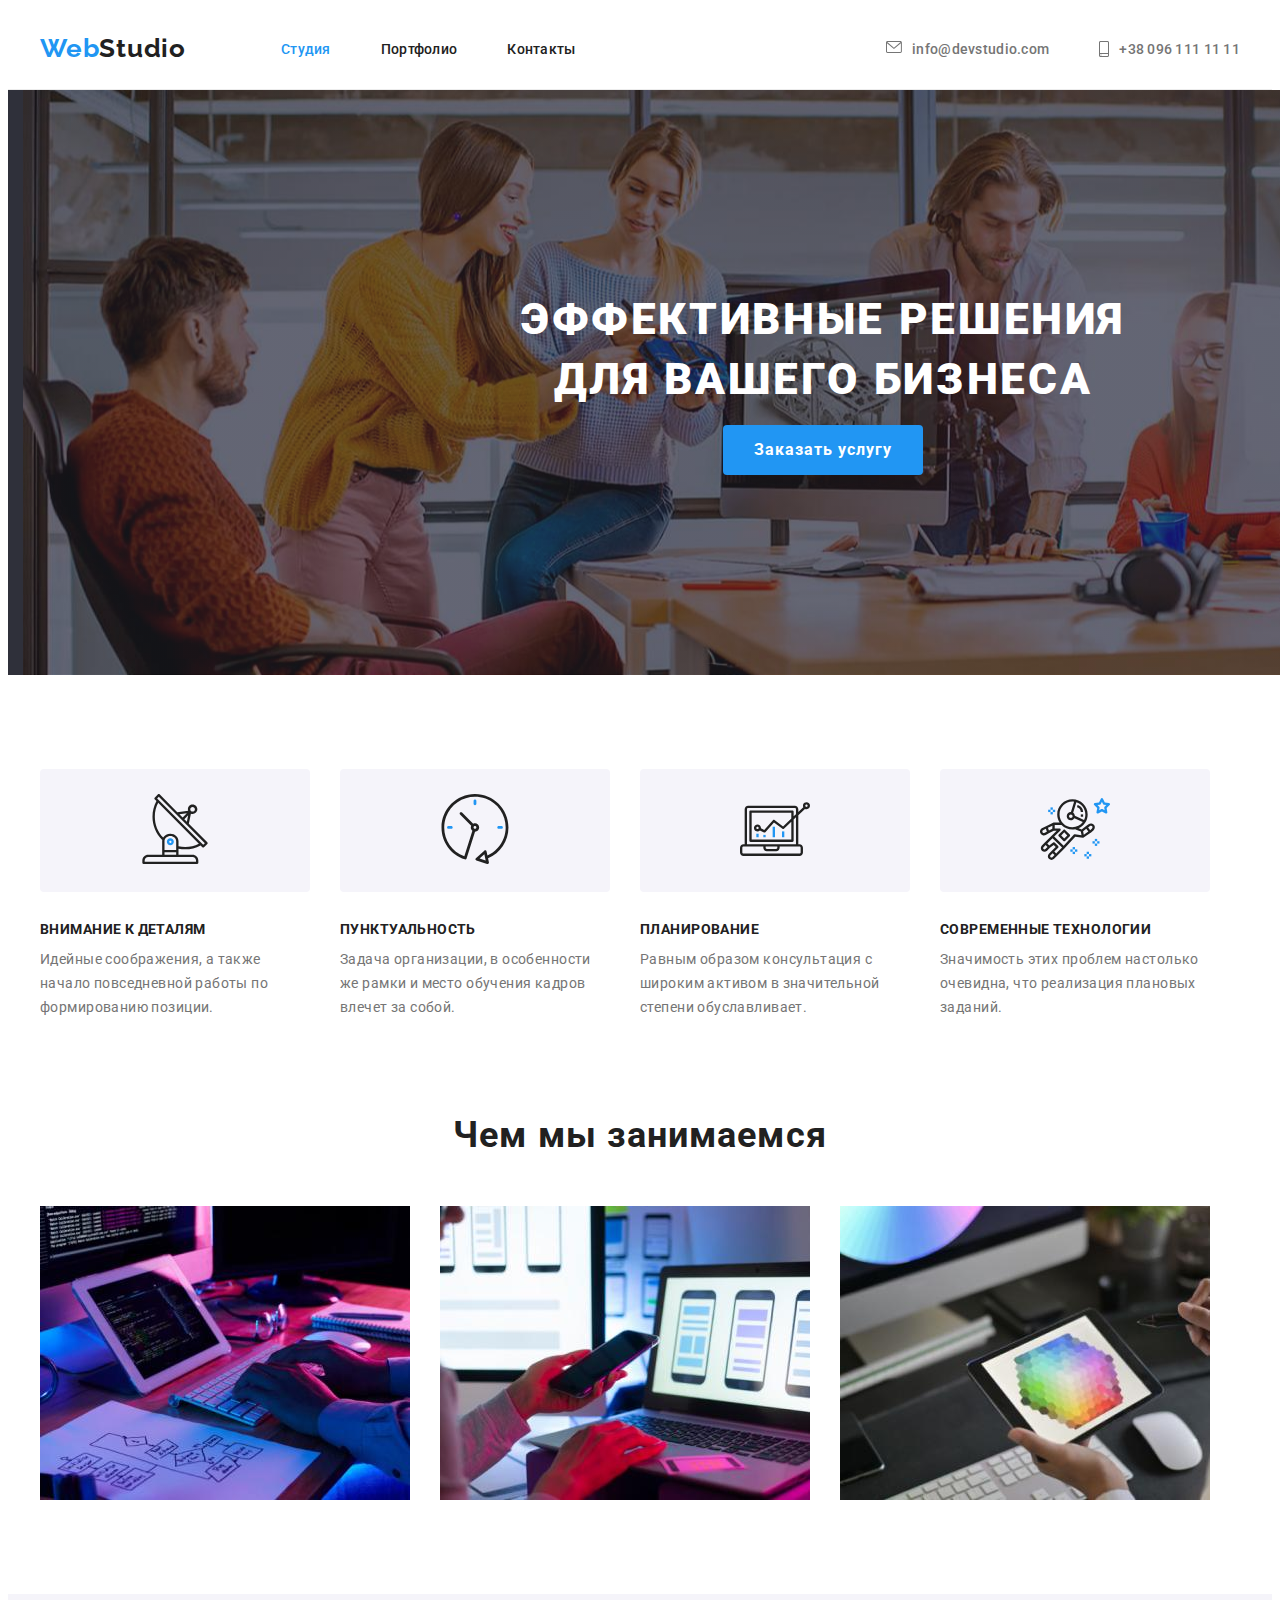
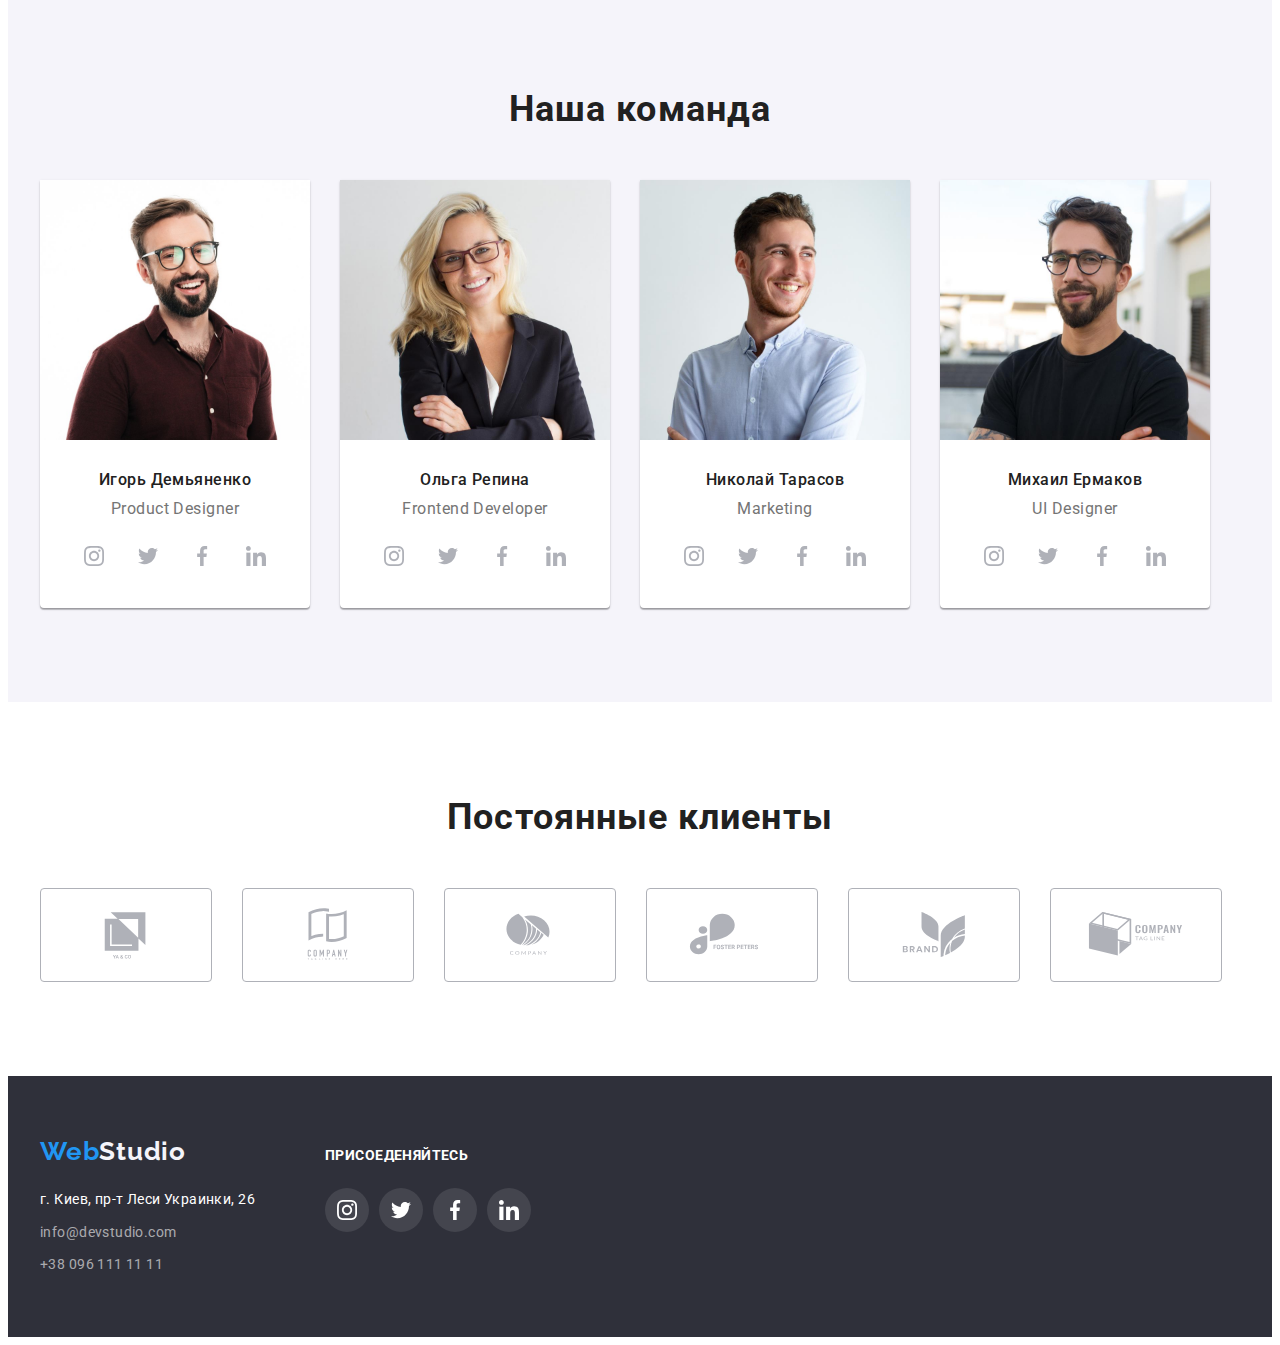
==== commit abae8b2c: "fix 01" ====
--- a/index.html
+++ b/index.html
@@ -362,72 +362,88 @@
           <h2 class="regular-title">Постоянные клиенты</h2>
           <ul class="regular-list">
             <li class="regular-list-item">
-              <svg class="regular-icon" width="106" height="60">
-                <use href="./image/index/symbol-defs.svg#icon-reg1"></use>
-              </svg>
-            </li>
-            <li class="regular-list-item">
-              <svg class="regular-icon" width="106" height="60">
-                <use href="./image/index/symbol-defs.svg#icon-reg2"></use>
-              </svg>
-            </li>
-            <li class="regular-list-item">
-              <svg class="regular-icon" width="106" height="60">
-                <use href="./image/index/symbol-defs.svg#icon-reg3"></use>
-              </svg>
-            </li>
-            <li class="regular-list-item">
-              <svg class="regular-icon" width="106" height="60">
-                <use href="./image/index/symbol-defs.svg#icon-reg4"></use>
-              </svg>
-            </li>
-            <li class="regular-list-item">
-              <svg class="regular-icon" width="106" height="60">
-                <use href="./image/index/symbol-defs.svg#icon-reg5"></use>
-              </svg>
-            </li>
-            <li class="regular-list-item">
-              <svg class="regular-icon" width="106" height="60">
-                <use href="./image/index/symbol-defs.svg#icon-reg6"></use>
-              </svg>
+              <a href="" class="regular-link">
+                <svg class="regular-icon" width="106" height="60">
+                  <use
+                    href="./image/index/symbol-defs.svg#icon-reg1"
+                  ></use></svg
+              ></a>
+            </li>
+            <li class="regular-list-item">
+              <a href="" class="regular-link">
+                <svg class="regular-icon" width="106" height="60">
+                  <use
+                    href="./image/index/symbol-defs.svg#icon-reg2"
+                  ></use></svg
+              ></a>
+            </li>
+            <li class="regular-list-item">
+              <a href="" class="regular-link">
+                <svg class="regular-icon" width="106" height="60">
+                  <use
+                    href="./image/index/symbol-defs.svg#icon-reg3"
+                  ></use></svg
+              ></a>
+            </li>
+            <li class="regular-list-item">
+              <a href="" class="regular-link">
+                <svg class="regular-icon" width="106" height="60">
+                  <use
+                    href="./image/index/symbol-defs.svg#icon-reg4"
+                  ></use></svg
+              ></a>
+            </li>
+            <li class="regular-list-item">
+              <a href="" class="regular-link">
+                <svg class="regular-icon" width="106" height="60">
+                  <use
+                    href="./image/index/symbol-defs.svg#icon-reg5"
+                  ></use></svg
+              ></a>
+            </li>
+            <li class="regular-list-item">
+              <a href="" class="regular-link">
+                <svg class="regular-icon" width="106" height="60">
+                  <use
+                    href="./image/index/symbol-defs.svg#icon-reg6"
+                  ></use></svg
+              ></a>
             </li>
           </ul>
         </div>
       </section>
     </main>
-
     <footer class="footer">
       <div class="container">
-        <ul class="footer-list-top">
-          <li>
-            <a href="" class="footer-logo"
-              >Web<span class="footer-logo2">Studio</span></a
-            >
-            <address>
-              <ul class="footer-list list">
-                <li class="footer-li">
-                  <a
-                    href="https://goo.gl/maps/4nCda8HMci8gK6ii9"
-                    target="_blank"
-                    rel="noreferrer noopener nofollow"
-                    class="footer-item-white"
-                    >г. Киев, пр-т Леси Украинки, 26</a
-                  >
-                </li>
-                <li class="footer-li">
-                  <a href="mailto:info@devstudio.com" class="footer-item"
-                    >info@devstudio.com</a
-                  >
-                </li>
-                <li class="footer-li">
-                  <a href="tel:+380961111111" class="footer-item"
-                    >+38 096 111 11 11</a
-                  >
-                </li>
-              </ul>
-            </address>
-          </li>
-          <li class="footer-big-li">
+        <div class="footer-container">
+        <a href="" class="footer-logo"
+          >Web<span class="footer-logo2">Studio</span></a
+        >
+        <address>
+          <ul class="footer-list list">
+            <li class="footer-li">
+              <a
+                href="https://goo.gl/maps/4nCda8HMci8gK6ii9"
+                target="_blank"
+                rel="noreferrer noopener nofollow"
+                class="footer-item-white"
+                >г. Киев, пр-т Леси Украинки, 26</a
+              >
+            </li>
+            <li class="footer-li">
+              <a href="mailto:info@devstudio.com" class="footer-item"
+                >info@devstudio.com</a
+              >
+            </li>
+            <li class="footer-li">
+              <a href="tel:+380961111111" class="footer-item"
+                >+38 096 111 11 11</a
+              >
+            </li>
+          </ul>
+          </div>
+          <div class="footer-container">
+       <li class="footer-big-li">
             <h3 class="footer-title">Присоеденяйтесь</h3>
             <ul class="footer-soc-list">
               <li class="footer-soc-item">
@@ -463,8 +479,8 @@
                 ></a>
               </li>
             </ul>
-          </li>
-        </ul>
+          </div>
+        </address>
       </div>
     </footer>
   </body>
--- a/css/styles.css
+++ b/css/styles.css
@@ -116,6 +116,8 @@
   line-height: 16px;
   letter-spacing: 0.02em;
   color: var(--main-text-color);
+  display: flex;
+  align-items: baseline;
 }
 .nav-li:not(:last-child) {
   margin-right: 50px;
@@ -136,7 +138,6 @@
   line-height: 16px;
   letter-spacing: 0.02em;
   color: var(--second-text-color);
-  vertical-align: middle;
   display: flex;
 }
 .header-item:hover,
@@ -322,6 +323,12 @@
 .staff-soc-link:hover .staff-soc-icon {
   fill: #ffffff;
 }
+.staff-soc-link:focus {
+  background-color: var(--active-color);
+}
+.staff-soc-link:focus .staff-soc-icon {
+  fill: #ffffff;
+}
 .staff-item:not(:last-child) {
   margin-right: 30px;
 }
@@ -341,9 +348,12 @@
 .regular-list {
   display: flex;
 }
-.regular-list-item {
-  /* outline: 1px solid red;
-  background: aqua; */
+
+.regular-link {
+  display: flex;
+  justify-content: center;
+  align-items: center;
+  height: 92px;
   width: 170px;
   border-style: solid;
   border-width: 1px;
@@ -351,13 +361,18 @@
   border-radius: 4px;
 }
 .regular-icon {
-  margin: 10px 32px 10px 32px;
   fill: #afb1b8;
 }
-.regular-list-item:hover {
+.regular-link:hover {
   border-color: var(--active-color);
 }
-.regular-list-item:hover .regular-icon {
+.regular-link:hover .regular-icon {
+  fill: var(--active-color);
+}
+.regular-link:focus {
+  border-color: var(--active-color);
+}
+.regular-link:focus .regular-icon {
   fill: var(--active-color);
 }
 .regular-list-item:not(:last-child) {
@@ -365,12 +380,14 @@
 }
 
 /*==========================++++++FOOTER++++++==========================*/
-.footer .container {
-  width: 1600px;
+.footer {
   background-color: var(--bg-hero-color);
   padding-top: 60px;
   padding-bottom: 60px;
-  padding-left: 215px;
+}
+.footer .container {
+  display: flex;
+  align-items: baseline;
 }
 .footer-logo {
   font-family: "Raleway";
@@ -424,7 +441,6 @@
   color: var(--bg-white-color);
   text-transform: uppercase;
   margin-bottom: 20px;
-  margin-top: 9px;
 }
 .footer-big-li {
   margin-left: 70px;
@@ -452,6 +468,12 @@
   background-color: var(--active-color);
 }
 .footer-soc-link:hover .footer-soc-icon {
+  fill: #ffffff;
+}
+.footer-soc-link:focus {
+  background-color: var(--active-color);
+}
+.footer-soc-link:focus .footer-soc-icon {
   fill: #ffffff;
 }
 /*==========================++++++PORTFOLIO++++++==========================*/
@@ -488,6 +510,12 @@
   box-shadow: 0px 3px 1px rgba(0, 0, 0, 0.1), 0px 1px 2px rgba(0, 0, 0, 0.08),
     0px 2px 2px rgba(0, 0, 0, 0.12);
 }
+.portfolio-btn:focus {
+  background-color: var(--active-color);
+  color: var(--bg-white-color);
+  box-shadow: 0px 3px 1px rgba(0, 0, 0, 0.1), 0px 1px 2px rgba(0, 0, 0, 0.08),
+    0px 2px 2px rgba(0, 0, 0, 0.12);
+}
 .portfolio-projects-list {
   display: flex;
   flex-wrap: wrap;
@@ -524,6 +552,14 @@
   letter-spacing: 0.03em;
   color: var(--second-text-color);
 }
+.portfolio-link:hover {
+  display: block;
+  box-shadow: 0px 4px 4px rgba(0, 0, 0, 0.25);
+}
+.portfolio-link:focus {
+  display: block;
+  box-shadow: 0px 4px 4px rgba(0, 0, 0, 0.25);
+}
 .active-link {
   color: var(--active-color);
 }
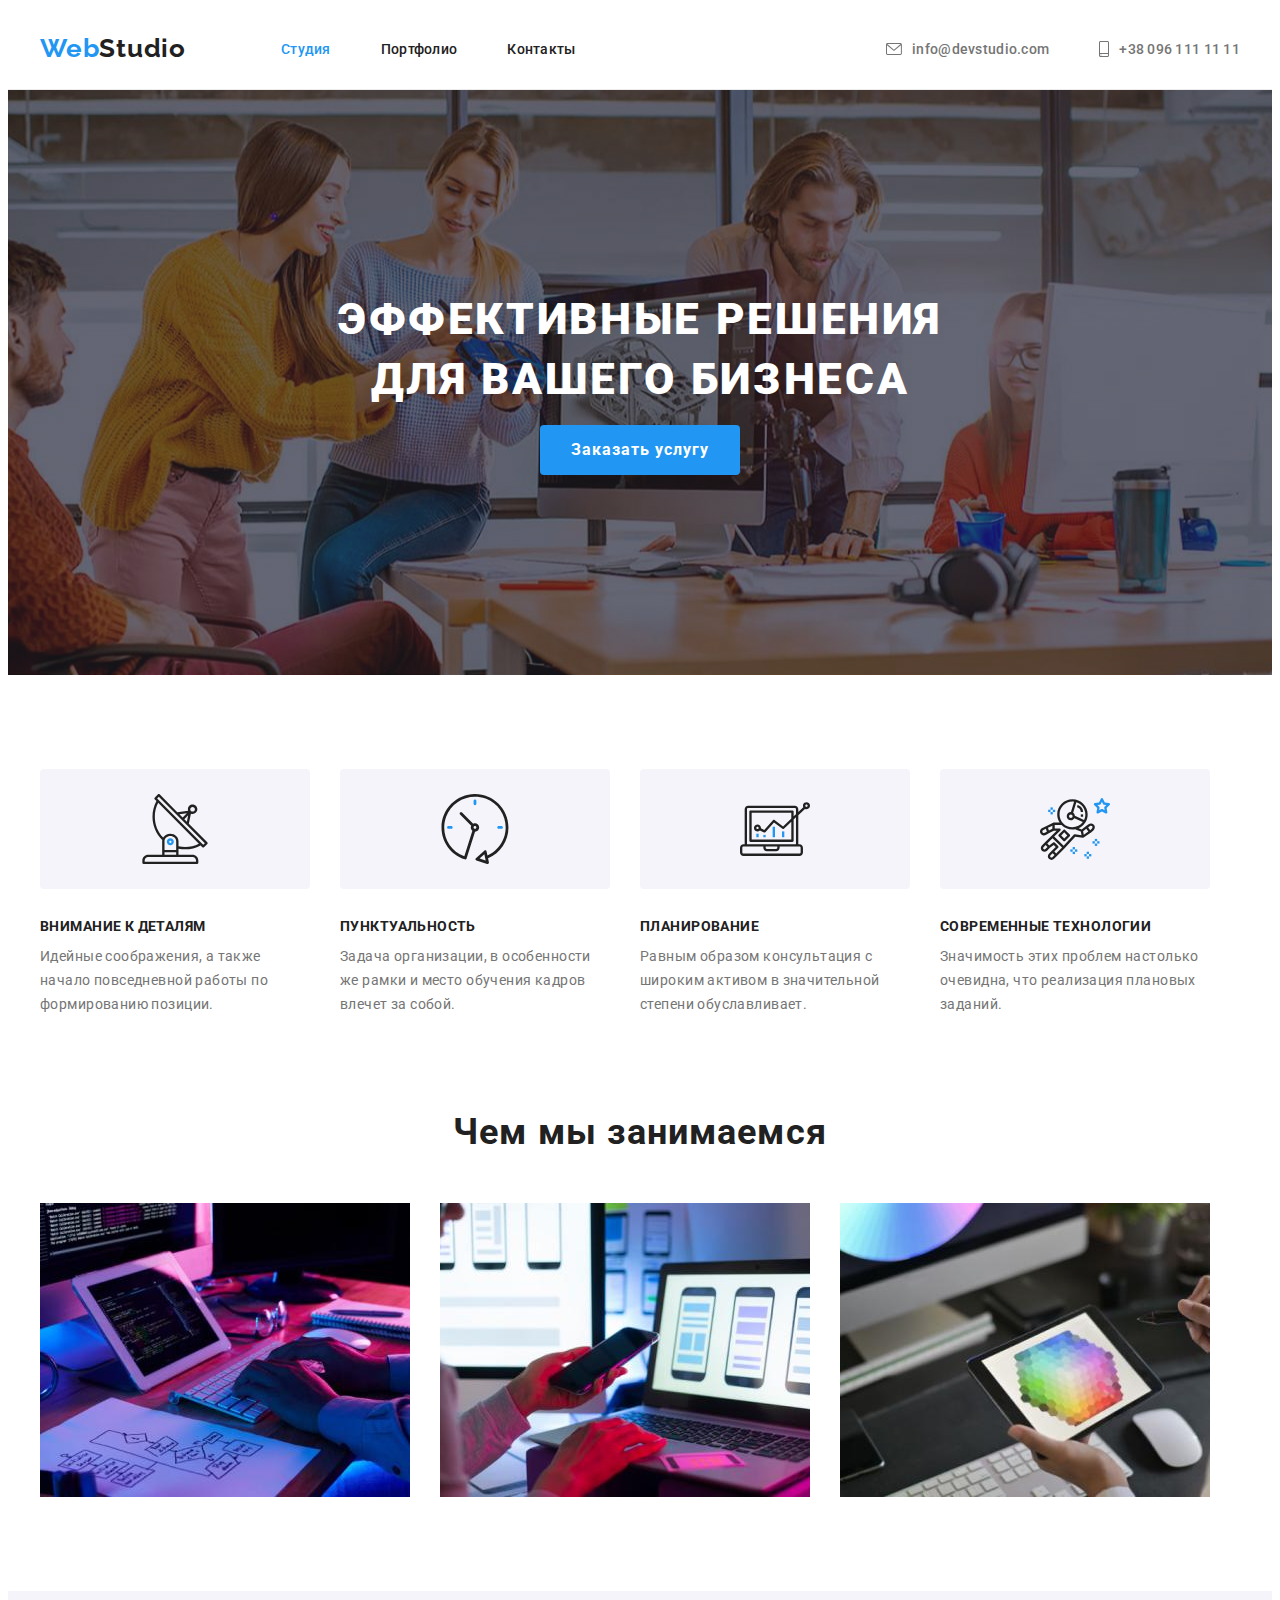
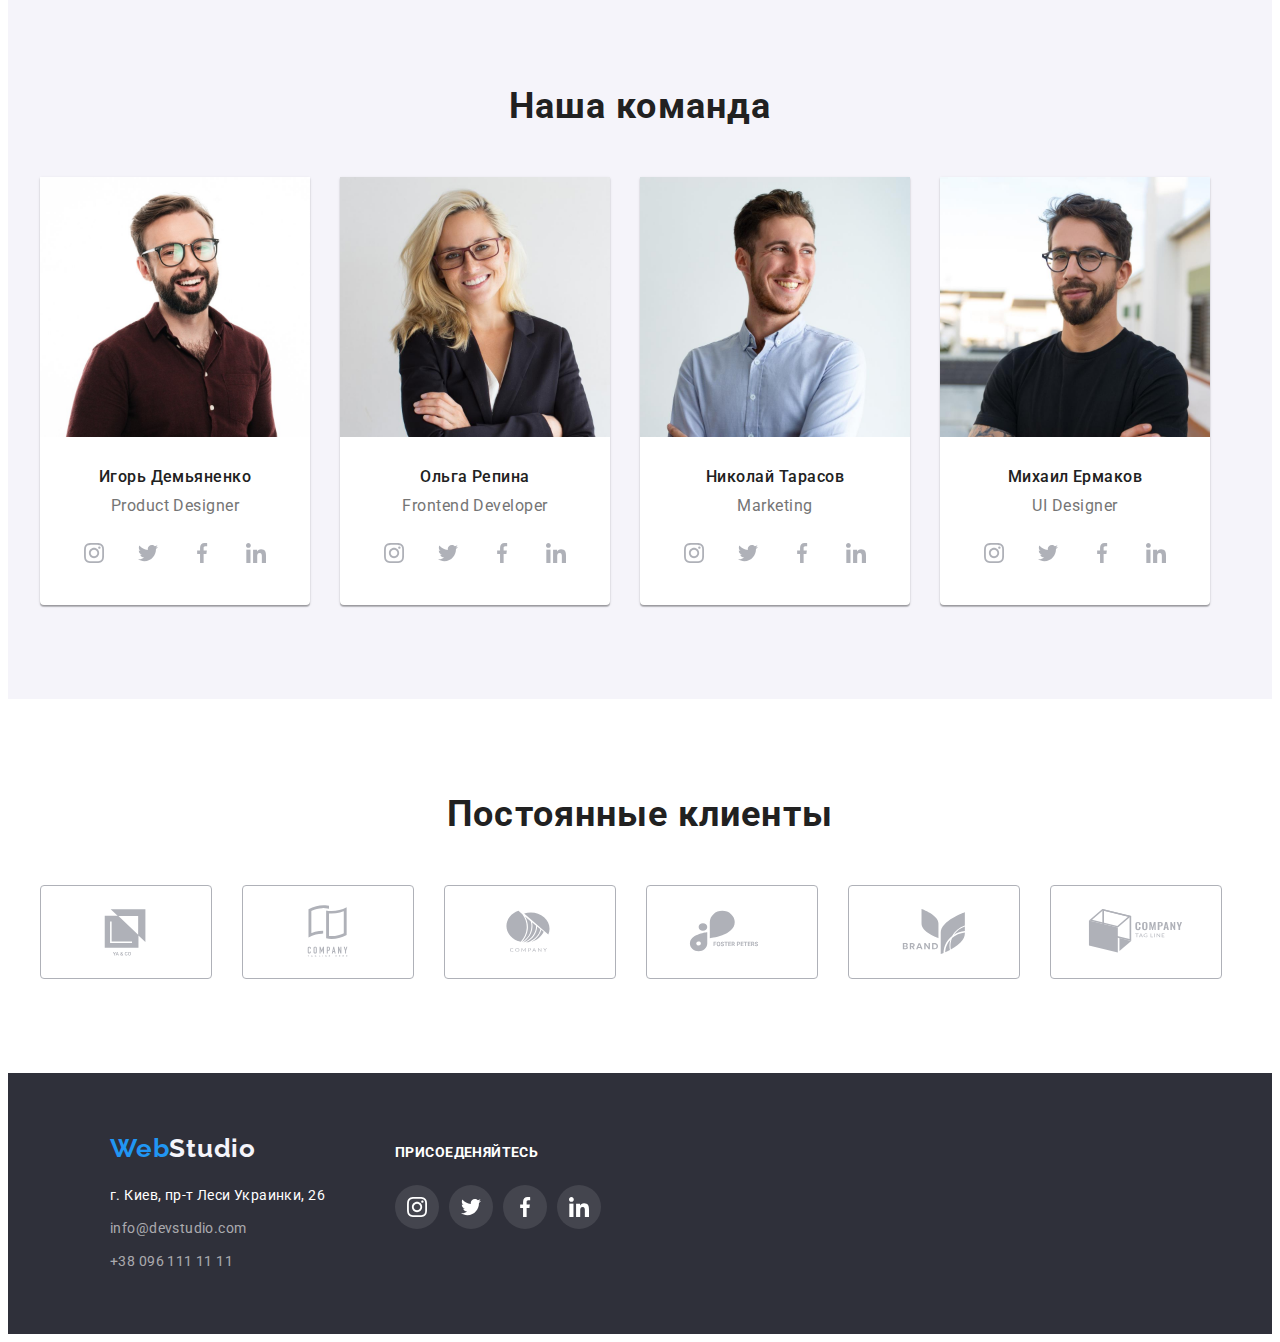
==== commit 757a0b35: "fix 02" ====
--- a/index.html
+++ b/index.html
@@ -416,71 +416,70 @@
     <footer class="footer">
       <div class="container">
         <div class="footer-container">
-        <a href="" class="footer-logo"
-          >Web<span class="footer-logo2">Studio</span></a
-        >
-        <address>
-          <ul class="footer-list list">
-            <li class="footer-li">
-              <a
-                href="https://goo.gl/maps/4nCda8HMci8gK6ii9"
-                target="_blank"
-                rel="noreferrer noopener nofollow"
-                class="footer-item-white"
-                >г. Киев, пр-т Леси Украинки, 26</a
-              >
-            </li>
-            <li class="footer-li">
-              <a href="mailto:info@devstudio.com" class="footer-item"
-                >info@devstudio.com</a
-              >
-            </li>
-            <li class="footer-li">
-              <a href="tel:+380961111111" class="footer-item"
-                >+38 096 111 11 11</a
-              >
-            </li>
-          </ul>
-          </div>
-          <div class="footer-container">
-       <li class="footer-big-li">
-            <h3 class="footer-title">Присоеденяйтесь</h3>
-            <ul class="footer-soc-list">
-              <li class="footer-soc-item">
-                <a href="" class="footer-soc-link"
-                  ><svg class="footer-soc-icon" width="20" height="20">
-                    <use
-                      href="./image/index/symbol-defs.svg#icon-instagram"
-                    ></use></svg
-                ></a>
+          <a href="" class="footer-logo"
+            >Web<span class="footer-logo2">Studio</span></a
+          >
+          <address>
+            <ul class="footer-list list">
+              <li class="footer-li">
+                <a
+                  href="https://goo.gl/maps/4nCda8HMci8gK6ii9"
+                  target="_blank"
+                  rel="noreferrer noopener nofollow"
+                  class="footer-item-white"
+                  >г. Киев, пр-т Леси Украинки, 26</a
+                >
               </li>
-              <li class="footer-soc-item">
-                <a href="" class="footer-soc-link"
-                  ><svg class="footer-soc-icon" width="20" height="20">
-                    <use
-                      href="./image/index/symbol-defs.svg#icon-twitter"
-                    ></use></svg
-                ></a>
+              <li class="footer-li">
+                <a href="mailto:info@devstudio.com" class="footer-item"
+                  >info@devstudio.com</a
+                >
               </li>
-              <li class="footer-soc-item">
-                <a href="" class="footer-soc-link"
-                  ><svg class="footer-soc-icon" width="20" height="20">
-                    <use
-                      href="./image/index/symbol-defs.svg#icon-facebook"
-                    ></use></svg
-                ></a>
-              </li>
-              <li class="footer-soc-item">
-                <a href="" class="footer-soc-link"
-                  ><svg class="footer-soc-icon" width="20" height="20">
-                    <use
-                      href="./image/index/symbol-defs.svg#icon-linkedin"
-                    ></use></svg
-                ></a>
+              <li class="footer-li">
+                <a href="tel:+380961111111" class="footer-item"
+                  >+38 096 111 11 11</a
+                >
               </li>
             </ul>
-          </div>
-        </address>
+          </address>
+        </div>
+        <div class="footer-container">
+          <h3 class="footer-title">Присоеденяйтесь</h3>
+          <ul class="footer-soc-list">
+            <li class="footer-soc-item">
+              <a href="" class="footer-soc-link"
+                ><svg class="footer-soc-icon" width="20" height="20">
+                  <use
+                    href="./image/index/symbol-defs.svg#icon-instagram"
+                  ></use></svg
+              ></a>
+            </li>
+            <li class="footer-soc-item">
+              <a href="" class="footer-soc-link"
+                ><svg class="footer-soc-icon" width="20" height="20">
+                  <use
+                    href="./image/index/symbol-defs.svg#icon-twitter"
+                  ></use></svg
+              ></a>
+            </li>
+            <li class="footer-soc-item">
+              <a href="" class="footer-soc-link"
+                ><svg class="footer-soc-icon" width="20" height="20">
+                  <use
+                    href="./image/index/symbol-defs.svg#icon-facebook"
+                  ></use></svg
+              ></a>
+            </li>
+            <li class="footer-soc-item">
+              <a href="" class="footer-soc-link"
+                ><svg class="footer-soc-icon" width="20" height="20">
+                  <use
+                    href="./image/index/symbol-defs.svg#icon-linkedin"
+                  ></use></svg
+              ></a>
+            </li>
+          </ul>
+        </div>
       </div>
     </footer>
   </body>
--- a/css/styles.css
+++ b/css/styles.css
@@ -139,6 +139,7 @@
   letter-spacing: 0.02em;
   color: var(--second-text-color);
   display: flex;
+  align-items: center;
 }
 .header-item:hover,
 .header-item:focus,
@@ -151,9 +152,8 @@
   color: var(--active-color);
 }
 /*==========================++++++HERO++++++==========================*/
-.hero .container {
-  width: 1600px;
-  max-width: 0 auto;
+.hero {
+  max-width: 1600px;
   background: var(--bg-hero-color);
   background-image: linear-gradient(
       rgba(47, 48, 58, 0.4),
@@ -164,6 +164,7 @@
   background-position: center;
   padding-top: 200px;
   padding-bottom: 200px;
+  margin: 0 auto;
 }
 .hero-title-text {
   width: 700px;
@@ -206,11 +207,12 @@
 .positive-icon-div {
   background-color: #f5f4fa;
   border-radius: 4px;
+  height: 120px;
+  display: flex;
+  align-items: center;
+  justify-content: center;
 }
 .positive-icon {
-  margin-top: 25px;
-  margin-bottom: 25px;
-  margin-left: 100px;
 }
 .positive-item {
   width: 270px;
@@ -389,6 +391,9 @@
   display: flex;
   align-items: baseline;
 }
+.footer-container {
+  margin-left: 70px;
+}
 .footer-logo {
   font-family: "Raleway";
   font-weight: 700;
@@ -441,9 +446,6 @@
   color: var(--bg-white-color);
   text-transform: uppercase;
   margin-bottom: 20px;
-}
-.footer-big-li {
-  margin-left: 70px;
 }
 .footer-soc-list {
   display: flex;
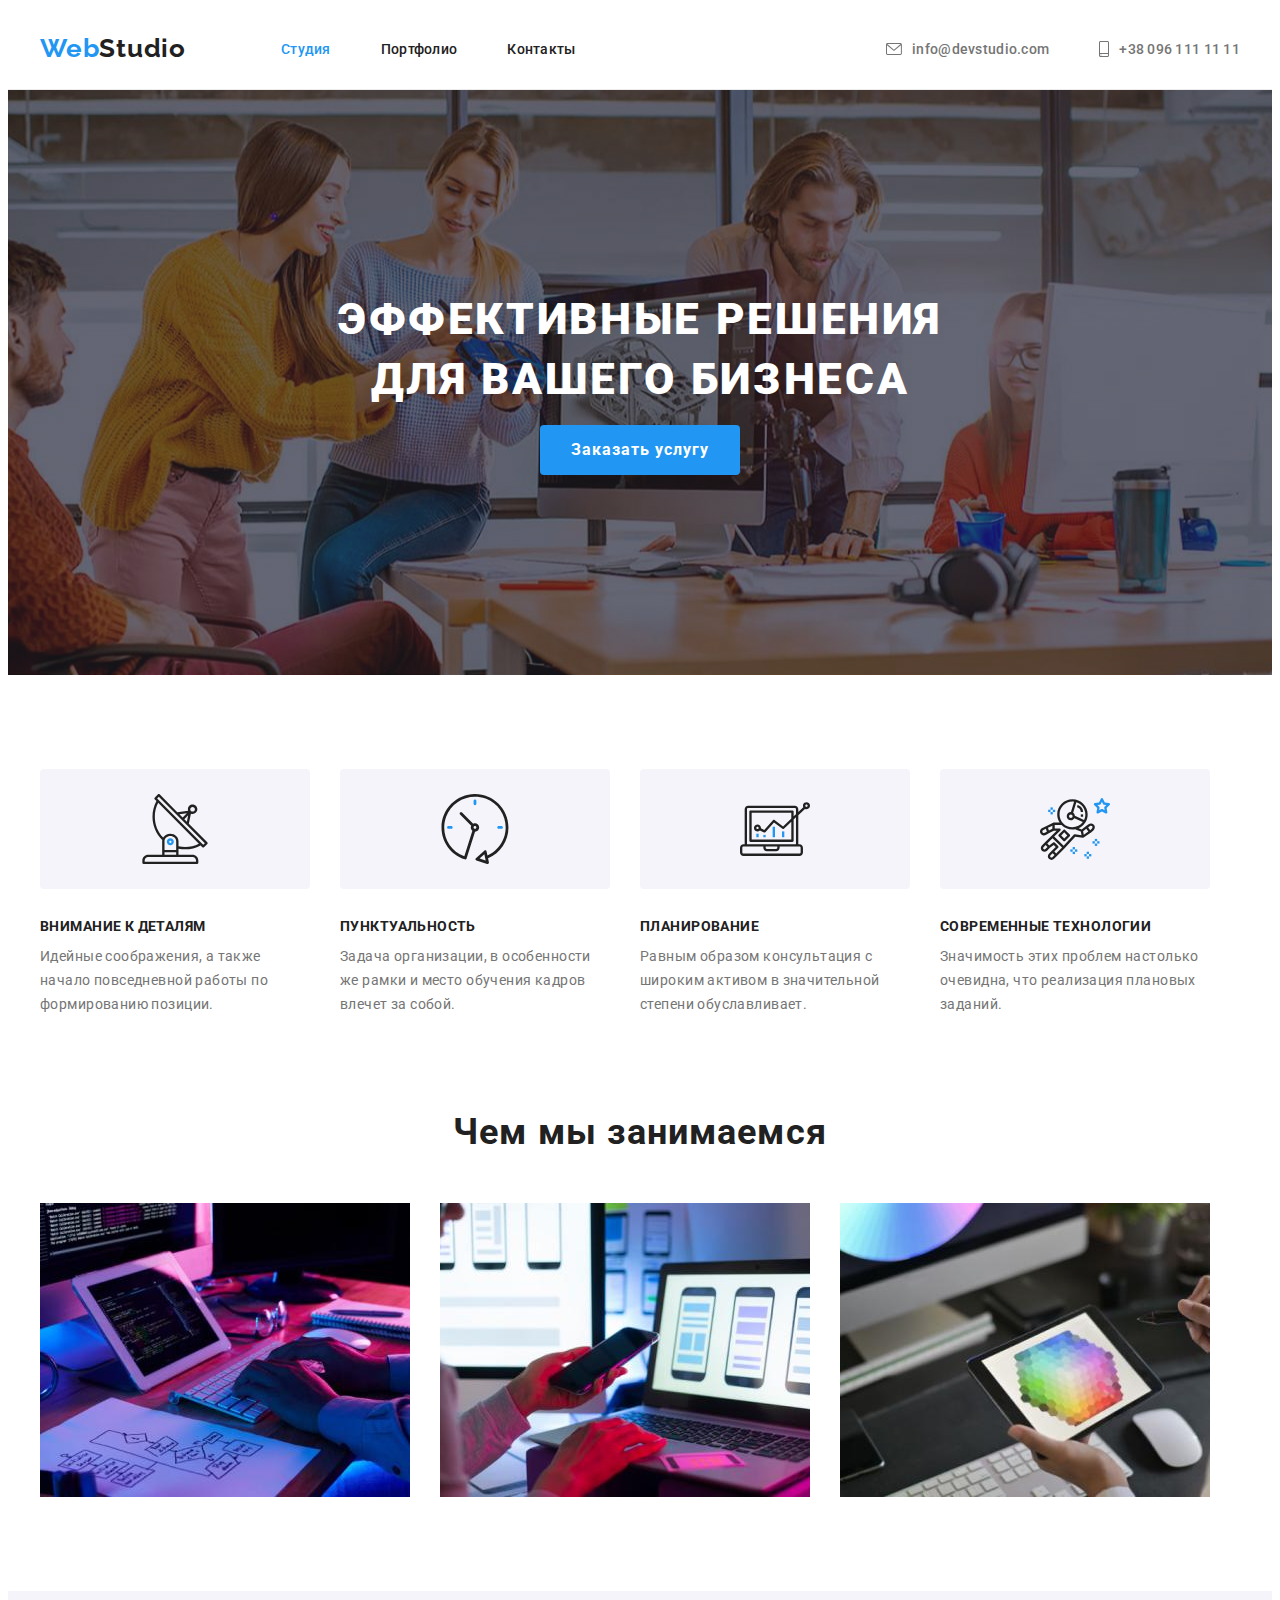
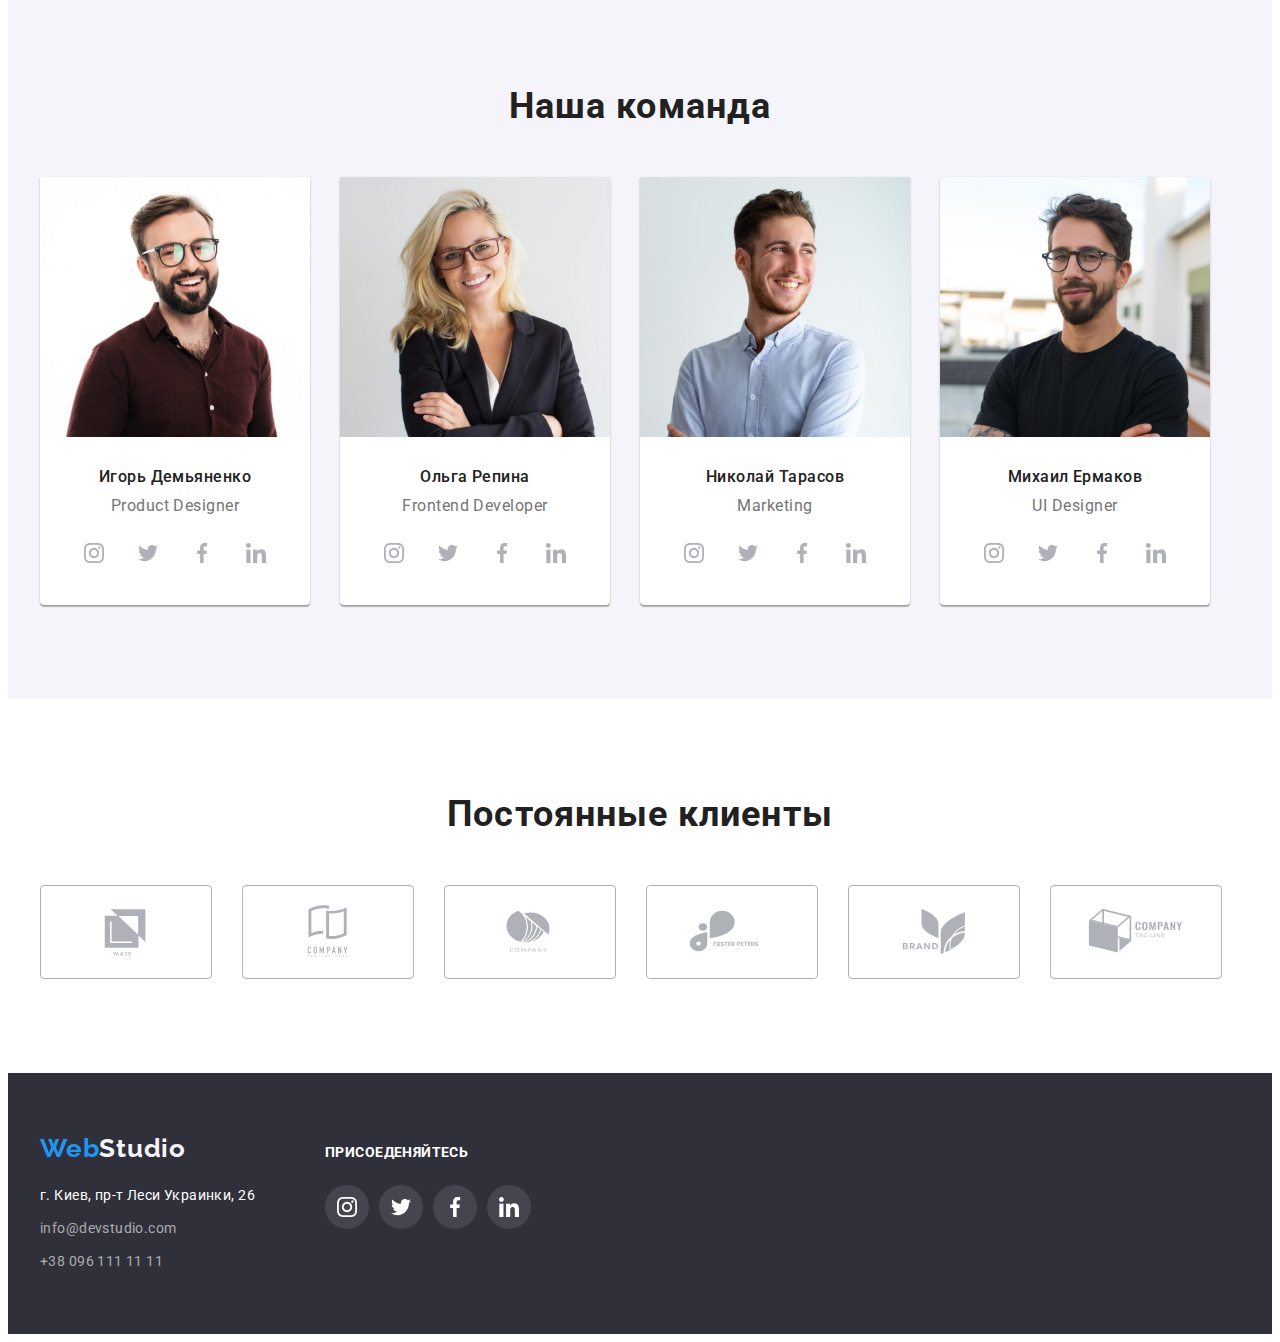
==== commit 4f831a73: "last fix" ====
--- a/index.html
+++ b/index.html
@@ -185,32 +185,36 @@
                       ><svg class="staff-soc-icon" width="20" height="20">
                         <use
                           href="./image/index/symbol-defs.svg#icon-instagram"
-                        ></use></svg
-                    ></a>
+                        ></use>
+                      </svg>
+                    </a>
                   </li>
                   <li class="staff-soc-item">
                     <a href="" class="staff-soc-link"
                       ><svg class="staff-soc-icon" width="20" height="20">
                         <use
                           href="./image/index/symbol-defs.svg#icon-twitter"
-                        ></use></svg
-                    ></a>
+                        ></use>
+                      </svg>
+                    </a>
                   </li>
                   <li class="staff-soc-item">
                     <a href="" class="staff-soc-link"
                       ><svg class="staff-soc-icon" width="20" height="20">
                         <use
                           href="./image/index/symbol-defs.svg#icon-facebook"
-                        ></use></svg
-                    ></a>
+                        ></use>
+                      </svg>
+                    </a>
                   </li>
                   <li class="staff-soc-item">
                     <a href="" class="staff-soc-link"
                       ><svg class="staff-soc-icon" width="20" height="20">
                         <use
                           href="./image/index/symbol-defs.svg#icon-linkedin"
-                        ></use></svg
-                    ></a>
+                        ></use>
+                      </svg>
+                    </a>
                   </li>
                 </ul>
               </div>
@@ -231,32 +235,36 @@
                       ><svg class="staff-soc-icon" width="20" height="20">
                         <use
                           href="./image/index/symbol-defs.svg#icon-instagram"
-                        ></use></svg
-                    ></a>
+                        ></use>
+                      </svg>
+                    </a>
                   </li>
                   <li class="staff-soc-item">
                     <a href="" class="staff-soc-link"
                       ><svg class="staff-soc-icon" width="20" height="20">
                         <use
                           href="./image/index/symbol-defs.svg#icon-twitter"
-                        ></use></svg
-                    ></a>
+                        ></use>
+                      </svg>
+                    </a>
                   </li>
                   <li class="staff-soc-item">
                     <a href="" class="staff-soc-link"
                       ><svg class="staff-soc-icon" width="20" height="20">
                         <use
                           href="./image/index/symbol-defs.svg#icon-facebook"
-                        ></use></svg
-                    ></a>
+                        ></use>
+                      </svg>
+                    </a>
                   </li>
                   <li class="staff-soc-item">
                     <a href="" class="staff-soc-link"
                       ><svg class="staff-soc-icon" width="20" height="20">
                         <use
                           href="./image/index/symbol-defs.svg#icon-linkedin"
-                        ></use></svg
-                    ></a>
+                        ></use>
+                      </svg>
+                    </a>
                   </li>
                 </ul>
               </div>
@@ -277,32 +285,36 @@
                       ><svg class="staff-soc-icon" width="20" height="20">
                         <use
                           href="./image/index/symbol-defs.svg#icon-instagram"
-                        ></use></svg
-                    ></a>
+                        ></use>
+                      </svg>
+                    </a>
                   </li>
                   <li class="staff-soc-item">
                     <a href="" class="staff-soc-link"
                       ><svg class="staff-soc-icon" width="20" height="20">
                         <use
                           href="./image/index/symbol-defs.svg#icon-twitter"
-                        ></use></svg
-                    ></a>
+                        ></use>
+                      </svg>
+                    </a>
                   </li>
                   <li class="staff-soc-item">
                     <a href="" class="staff-soc-link"
                       ><svg class="staff-soc-icon" width="20" height="20">
                         <use
                           href="./image/index/symbol-defs.svg#icon-facebook"
-                        ></use></svg
-                    ></a>
+                        ></use>
+                      </svg>
+                    </a>
                   </li>
                   <li class="staff-soc-item">
                     <a href="" class="staff-soc-link"
                       ><svg class="staff-soc-icon" width="20" height="20">
                         <use
                           href="./image/index/symbol-defs.svg#icon-linkedin"
-                        ></use></svg
-                    ></a>
+                        ></use>
+                      </svg>
+                    </a>
                   </li>
                 </ul>
               </div>
@@ -323,32 +335,36 @@
                       ><svg class="staff-soc-icon" width="20" height="20">
                         <use
                           href="./image/index/symbol-defs.svg#icon-instagram"
-                        ></use></svg
-                    ></a>
+                        ></use>
+                      </svg>
+                    </a>
                   </li>
                   <li class="staff-soc-item">
                     <a href="" class="staff-soc-link"
                       ><svg class="staff-soc-icon" width="20" height="20">
                         <use
                           href="./image/index/symbol-defs.svg#icon-twitter"
-                        ></use></svg
-                    ></a>
+                        ></use>
+                      </svg>
+                    </a>
                   </li>
                   <li class="staff-soc-item">
                     <a href="" class="staff-soc-link"
                       ><svg class="staff-soc-icon" width="20" height="20">
                         <use
                           href="./image/index/symbol-defs.svg#icon-facebook"
-                        ></use></svg
-                    ></a>
+                        ></use>
+                      </svg>
+                    </a>
                   </li>
                   <li class="staff-soc-item">
                     <a href="" class="staff-soc-link"
                       ><svg class="staff-soc-icon" width="20" height="20">
                         <use
                           href="./image/index/symbol-defs.svg#icon-linkedin"
-                        ></use></svg
-                    ></a>
+                        ></use>
+                      </svg>
+                    </a>
                   </li>
                 </ul>
               </div>
@@ -364,50 +380,44 @@
             <li class="regular-list-item">
               <a href="" class="regular-link">
                 <svg class="regular-icon" width="106" height="60">
-                  <use
-                    href="./image/index/symbol-defs.svg#icon-reg1"
-                  ></use></svg
-              ></a>
-            </li>
-            <li class="regular-list-item">
-              <a href="" class="regular-link">
-                <svg class="regular-icon" width="106" height="60">
-                  <use
-                    href="./image/index/symbol-defs.svg#icon-reg2"
-                  ></use></svg
-              ></a>
-            </li>
-            <li class="regular-list-item">
-              <a href="" class="regular-link">
-                <svg class="regular-icon" width="106" height="60">
-                  <use
-                    href="./image/index/symbol-defs.svg#icon-reg3"
-                  ></use></svg
-              ></a>
-            </li>
-            <li class="regular-list-item">
-              <a href="" class="regular-link">
-                <svg class="regular-icon" width="106" height="60">
-                  <use
-                    href="./image/index/symbol-defs.svg#icon-reg4"
-                  ></use></svg
-              ></a>
-            </li>
-            <li class="regular-list-item">
-              <a href="" class="regular-link">
-                <svg class="regular-icon" width="106" height="60">
-                  <use
-                    href="./image/index/symbol-defs.svg#icon-reg5"
-                  ></use></svg
-              ></a>
-            </li>
-            <li class="regular-list-item">
-              <a href="" class="regular-link">
-                <svg class="regular-icon" width="106" height="60">
-                  <use
-                    href="./image/index/symbol-defs.svg#icon-reg6"
-                  ></use></svg
-              ></a>
+                  <use href="./image/index/symbol-defs.svg#icon-reg1"></use>
+                </svg>
+              </a>
+            </li>
+            <li class="regular-list-item">
+              <a href="" class="regular-link">
+                <svg class="regular-icon" width="106" height="60">
+                  <use href="./image/index/symbol-defs.svg#icon-reg2"></use>
+                </svg>
+              </a>
+            </li>
+            <li class="regular-list-item">
+              <a href="" class="regular-link">
+                <svg class="regular-icon" width="106" height="60">
+                  <use href="./image/index/symbol-defs.svg#icon-reg3"></use>
+                </svg>
+              </a>
+            </li>
+            <li class="regular-list-item">
+              <a href="" class="regular-link">
+                <svg class="regular-icon" width="106" height="60">
+                  <use href="./image/index/symbol-defs.svg#icon-reg4"></use>
+                </svg>
+              </a>
+            </li>
+            <li class="regular-list-item">
+              <a href="" class="regular-link">
+                <svg class="regular-icon" width="106" height="60">
+                  <use href="./image/index/symbol-defs.svg#icon-reg5"></use>
+                </svg>
+              </a>
+            </li>
+            <li class="regular-list-item">
+              <a href="" class="regular-link">
+                <svg class="regular-icon" width="106" height="60">
+                  <use href="./image/index/symbol-defs.svg#icon-reg6"></use>
+                </svg>
+              </a>
             </li>
           </ul>
         </div>
@@ -415,7 +425,7 @@
     </main>
     <footer class="footer">
       <div class="container">
-        <div class="footer-container">
+        <div>
           <a href="" class="footer-logo"
             >Web<span class="footer-logo2">Studio</span></a
           >
@@ -451,32 +461,30 @@
                 ><svg class="footer-soc-icon" width="20" height="20">
                   <use
                     href="./image/index/symbol-defs.svg#icon-instagram"
-                  ></use></svg
-              ></a>
+                  ></use>
+                </svg>
+              </a>
             </li>
             <li class="footer-soc-item">
               <a href="" class="footer-soc-link"
                 ><svg class="footer-soc-icon" width="20" height="20">
-                  <use
-                    href="./image/index/symbol-defs.svg#icon-twitter"
-                  ></use></svg
-              ></a>
+                  <use href="./image/index/symbol-defs.svg#icon-twitter"></use>
+                </svg>
+              </a>
             </li>
             <li class="footer-soc-item">
               <a href="" class="footer-soc-link"
                 ><svg class="footer-soc-icon" width="20" height="20">
-                  <use
-                    href="./image/index/symbol-defs.svg#icon-facebook"
-                  ></use></svg
-              ></a>
+                  <use href="./image/index/symbol-defs.svg#icon-facebook"></use>
+                </svg>
+              </a>
             </li>
             <li class="footer-soc-item">
               <a href="" class="footer-soc-link"
                 ><svg class="footer-soc-icon" width="20" height="20">
-                  <use
-                    href="./image/index/symbol-defs.svg#icon-linkedin"
-                  ></use></svg
-              ></a>
+                  <use href="./image/index/symbol-defs.svg#icon-linkedin"></use>
+                </svg>
+              </a>
             </li>
           </ul>
         </div>
--- a/css/styles.css
+++ b/css/styles.css
@@ -212,8 +212,6 @@
   align-items: center;
   justify-content: center;
 }
-.positive-icon {
-}
 .positive-item {
   width: 270px;
 }
